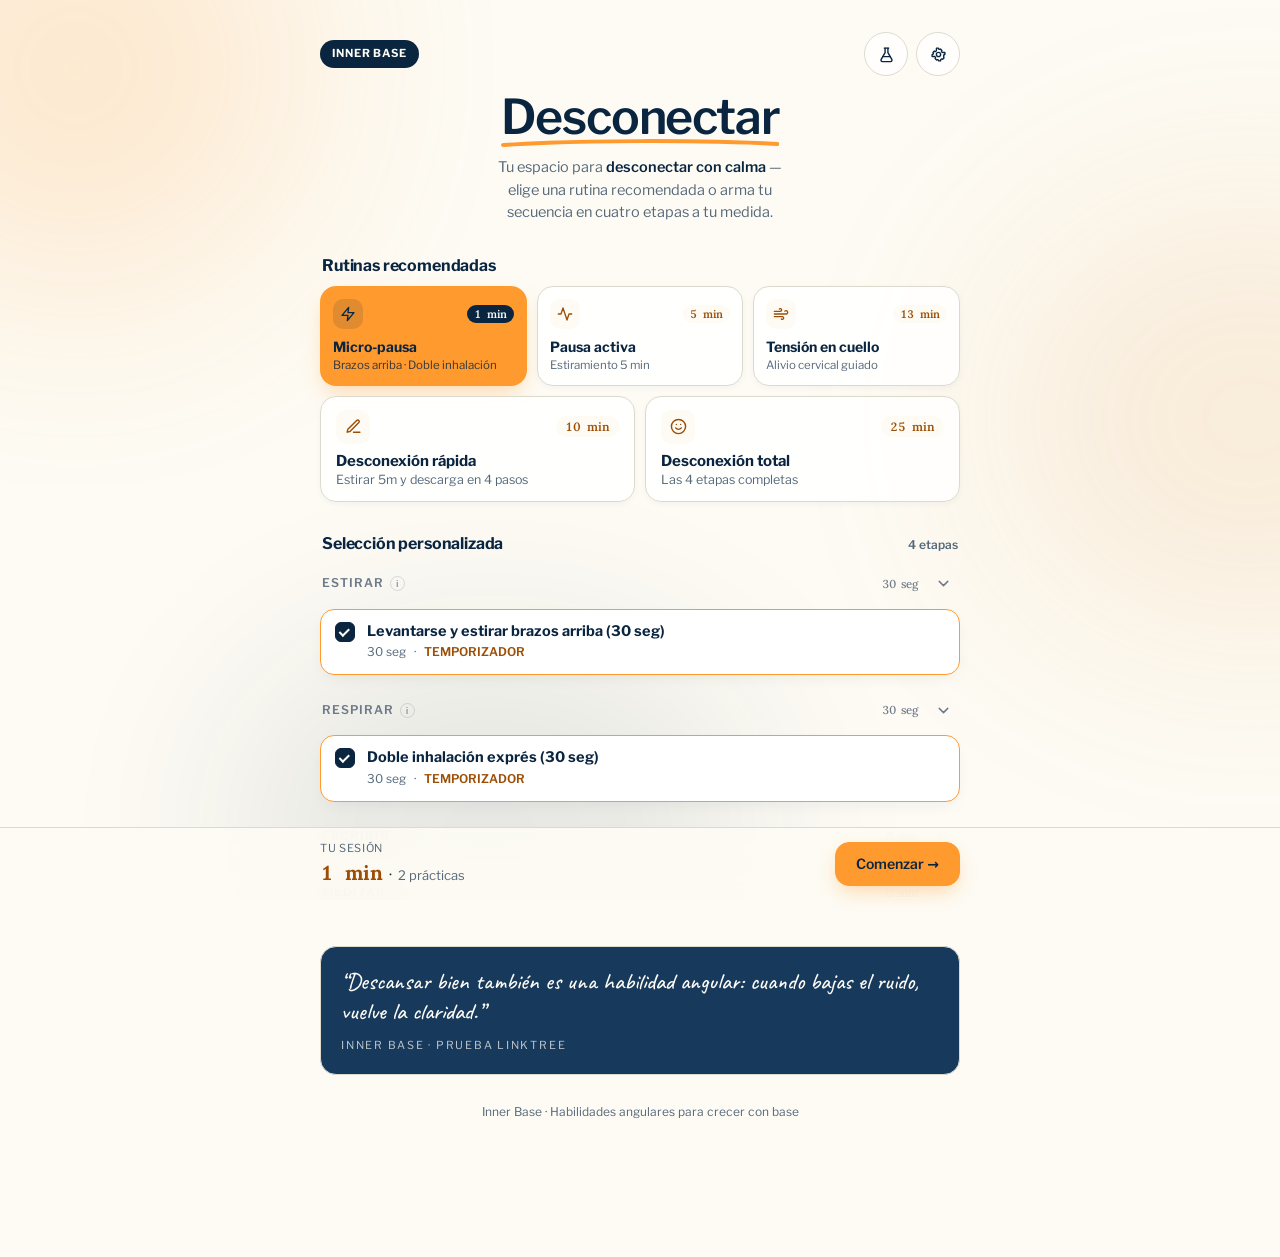
==== index.html @ 8066fa22 "v1.1 Ajustes para que sea fluido" ====
<!DOCTYPE html>
<html lang="es">

<head>
  <meta charset="UTF-8">
  <meta name="viewport" content="width=device-width, initial-scale=1.0, viewport-fit=cover">
  <meta name="referrer" content="strict-origin-when-cross-origin">
  <title>Desconectar · Inner Base</title>

  <!-- PWA Manifest & Metas -->
  <link rel="manifest" href="manifest.json">
  <meta name="theme-color" content="#FF9A2E">
  <meta name="mobile-web-app-capable" content="yes">
  <meta name="application-name" content="Desconectar">
  <meta name="apple-mobile-web-app-capable" content="yes">
  <meta name="apple-mobile-web-app-status-bar-style" content="default">
  <meta name="apple-mobile-web-app-title" content="Desconectar">
  <link rel="apple-touch-icon" href="icons/icon-192.png">
  <link rel="icon" type="image/svg+xml" href="icons/icon.svg">

  <!-- Tipografías exactas de .Recursos/Link tree -->
  <link rel="preconnect" href="https://fonts.googleapis.com">
  <link rel="preconnect" href="https://fonts.gstatic.com" crossorigin>
  <link
    href="https://fonts.googleapis.com/css2?family=Caveat:wght@500;600;700&family=Libre+Franklin:wght@400;500;600;700&family=Lora:ital,wght@0,500;0,600;0,700;1,400&display=swap"
    rel="stylesheet">

  <!-- Estilos Prueba Linktree -->
  <link rel="stylesheet" href="styles.css">
</head>

<body>
  <!-- Blobs ambientales suaves (firma de .Recursos/Link tree) -->
  <div class="ambient-blobs" aria-hidden="true">
    <div class="blob blob-1"></div>
    <div class="blob blob-2"></div>
    <div class="blob blob-3"></div>
  </div>

  <div class="app-container">

    <!-- AVISO DE PROTOCOLO LOCAL -->
    <div id="protocol-banner" class="banner-warning" role="alert">
      <strong>Tip para reproducir videos sin Error 153</strong>
      <p>
        Inicia la app desde <code>iniciar_app.bat</code> y abre <code>http://localhost:3000/</code>.
      </p>
    </div>

    <!-- PASO 1: CONSTRUCTOR EN 4 ETAPAS -->
    <main id="builder-section">

      <!-- ENCABEZADO CENTRADO ESTILO LINKTREE -->
      <header class="site-header">
        <div class="top-utility-bar">
          <span class="top-badge">Inner Base</span>
          <div class="header-actions">
            <button type="button" class="btn-icon-circle" onclick="openScientificInfoModal()"
              title="Base científica de las 4 etapas" aria-label="Base científica">
              <svg width="17" height="17" viewBox="0 0 24 24" fill="none" stroke="currentColor" stroke-width="2"
                stroke-linecap="round" stroke-linejoin="round" aria-hidden="true">
                <path d="M9 3h6"></path>
                <path d="M10 3v6.5L4.5 19a2 2 0 0 0 1.7 3h11.6a2 2 0 0 0 1.7-3L14 9.5V3"></path>
                <path d="M7.2 15h9.6"></path>
              </svg>
            </button>
            <button type="button" class="btn-icon-circle" onclick="openManageRoutinesModal()"
              title="Ajustes y rutinas guardadas" aria-label="Ajustes y rutinas guardadas">
              <svg width="17" height="17" viewBox="0 0 24 24" fill="none" stroke="currentColor" stroke-width="2"
                stroke-linecap="round" stroke-linejoin="round" aria-hidden="true">
                <circle cx="12" cy="12" r="3"></circle>
                <path
                  d="M19.4 15a1.65 1.65 0 0 0 .33 1.82l.06.06-2 2-.06-.06a1.65 1.65 0 0 0-1.82-.33 1.65 1.65 0 0 0-1 1.51V21h-2.8v-.09a1.65 1.65 0 0 0-1-1.51 1.65 1.65 0 0 0-1.82.33l-.06.06-2-2 .06-.06a1.65 1.65 0 0 0 .33-1.82 1.65 1.65 0 0 0-1.51-1H3v-2.8h.09a1.65 1.65 0 0 0 1.51-1 1.65 1.65 0 0 0-.33-1.82l-.06-.06 2-2 .06.06a1.65 1.65 0 0 0 1.82.33h.01a1.65 1.65 0 0 0 1-1.51V3h2.8v.09a1.65 1.65 0 0 0 1 1.51 1.65 1.65 0 0 0 1.82-.33l.06-.06 2 2-.06.06a1.65 1.65 0 0 0-.33 1.82v.01a1.65 1.65 0 0 0 1.51 1H21v2.8h-.09a1.65 1.65 0 0 0-1.51 1z">
                </path>
              </svg>
            </button>
          </div>
        </div>

        <h1 class="hero-title">
          <span class="title-underline-wrap" style="margin-left: 0;">
            Desconectar
            <svg class="title-underline-svg" height="10" viewBox="0 0 200 10" preserveAspectRatio="none"
              aria-hidden="true">
              <path d="M2 7 C 55 2, 145 2, 198 6" stroke="#FF9A2E" stroke-width="4" fill="none" stroke-linecap="round">
              </path>
            </svg>
          </span>
        </h1>

        <p class="header-lead">
          Tu espacio para <strong>desconectar con calma</strong> —elige una rutina recomendada o arma tu secuencia en
          cuatro etapas a tu medida.
        </p>
      </header>

      <!-- SECCIÓN 1: RUTINAS RECOMENDADAS (LAYOUT ORIGINAL 3 + 2) -->
      <section class="content-section" aria-labelledby="heading-presets">
        <div class="section-heading-row">
          <h2 id="heading-presets" class="section-title">Rutinas recomendadas</h2>
        </div>

        <div class="presets-grid" id="presets-grid">
          <!-- Fila 1: 3 tarjetas -->
          <button type="button" class="preset-card preset-col-3 active" onclick="applyPreset('micro')"
            id="preset-micro">
            <span class="preset-card-top">
              <span class="preset-icon-box">
                <svg width="16" height="16" viewBox="0 0 24 24" fill="none" stroke="currentColor" stroke-width="2"
                  stroke-linecap="round" stroke-linejoin="round" aria-hidden="true">
                  <polygon points="13 2 3 14 12 14 11 22 21 10 12 10 13 2"></polygon>
                </svg>
              </span>
              <span class="preset-time">1 min</span>
            </span>
            <span class="preset-card-body">
              <span class="preset-name">Micro-pausa</span>
              <span class="preset-desc">Brazos arriba · Doble inhalación</span>
            </span>
          </button>

          <button type="button" class="preset-card preset-col-3" onclick="applyPreset('walk')" id="preset-walk">
            <span class="preset-card-top">
              <span class="preset-icon-box">
                <svg width="16" height="16" viewBox="0 0 24 24" fill="none" stroke="currentColor" stroke-width="2"
                  stroke-linecap="round" stroke-linejoin="round" aria-hidden="true">
                  <path d="M22 12h-4l-3 9L9 3l-3 9H2"></path>
                </svg>
              </span>
              <span class="preset-time">5 min</span>
            </span>
            <span class="preset-card-body">
              <span class="preset-name">Pausa activa</span>
              <span class="preset-desc">Estiramiento 5 min</span>
            </span>
          </button>

          <button type="button" class="preset-card preset-col-3" onclick="applyPreset('neck')" id="preset-neck">
            <span class="preset-card-top">
              <span class="preset-icon-box">
                <svg width="16" height="16" viewBox="0 0 24 24" fill="none" stroke="currentColor" stroke-width="2"
                  stroke-linecap="round" stroke-linejoin="round" aria-hidden="true">
                  <path
                    d="M9.59 4.59A2 2 0 1 1 11 8H2m10.59 11.41A2 2 0 1 0 14 16H2m15.73-8.27A2.5 2.5 0 1 1 19.5 12H2">
                  </path>
                </svg>
              </span>
              <span class="preset-time">13 min</span>
            </span>
            <span class="preset-card-body">
              <span class="preset-name">Tensión en cuello</span>
              <span class="preset-desc">Alivio cervical guiado</span>
            </span>
          </button>

          <!-- Fila 2: 2 tarjetas -->
          <button type="button" class="preset-card preset-col-2" onclick="applyPreset('quick_disconnect')"
            id="preset-quick_disconnect">
            <span class="preset-card-top">
              <span class="preset-icon-box">
                <svg width="17" height="17" viewBox="0 0 24 24" fill="none" stroke="currentColor" stroke-width="2"
                  stroke-linecap="round" stroke-linejoin="round" aria-hidden="true">
                  <path d="M12 20h9"></path>
                  <path d="M16.5 3.5a2.121 2.121 0 0 1 3 3L7 19l-4 1 1-4L16.5 3.5z"></path>
                </svg>
              </span>
              <span class="preset-time">10 min</span>
            </span>
            <span class="preset-card-body">
              <span class="preset-name">Desconexión rápida</span>
              <span class="preset-desc">Estirar 5m y descarga en 4 pasos</span>
            </span>
          </button>

          <button type="button" class="preset-card preset-col-2" onclick="applyPreset('complete')" id="preset-complete">
            <span class="preset-card-top">
              <span class="preset-icon-box">
                <svg width="17" height="17" viewBox="0 0 24 24" fill="none" stroke="currentColor" stroke-width="2"
                  stroke-linecap="round" stroke-linejoin="round" aria-hidden="true">
                  <circle cx="12" cy="12" r="10"></circle>
                  <path d="M8 14s1.5 2 4 2 4-2 4-2"></path>
                  <line x1="9" y1="9" x2="9.01" y2="9"></line>
                  <line x1="15" y1="9" x2="15.01" y2="9"></line>
                </svg>
              </span>
              <span class="preset-time">25 min</span>
            </span>
            <span class="preset-card-body">
              <span class="preset-name">Desconexión total</span>
              <span class="preset-desc">Las 4 etapas completas</span>
            </span>
          </button>

          <!-- CONTENEDOR DINÁMICO DE RUTINAS PERSONALIZADAS -->
          <div id="custom-presets-container" style="display: contents;"></div>
        </div>
      </section>

      <!-- SECCIÓN 2: SELECCIÓN PERSONALIZADA -->
      <section class="content-section" aria-labelledby="heading-stages">
        <div class="section-heading-row">
          <h2 id="heading-stages" class="section-title">Selección personalizada</h2>
          <span class="section-meta-badge">4 etapas</span>
        </div>

        <div class="stages-list">

          <!-- ETAPA 1: ESTIRAR -->
          <div class="stage-card" id="card-stage-estirar">
            <div class="stage-header" onclick="toggleStage('estirar', event)">
              <div class="stage-info">
                <div class="stage-title-row">
                  <span class="stage-title">
                    <span class="stage-num">1</span>
                    <span>Estirar</span>
                    <button type="button" class="stage-info-btn"
                      onclick="event.stopPropagation(); showStageInfoToast('Alivio cervical, movilidad de espalda y postura para liberar tensión acumulada.', 'Etapa 1 · Estirar')"
                      title="Información de Estirar" aria-label="Información de Estirar">i</button>
                  </span>
                  <div class="stage-header-actions">
                    <span class="stage-summary-badge" id="badge-estirar">0 min</span>
                  </div>
                </div>
              </div>
              <button type="button" class="stage-chevron-btn" id="chevron-btn-estirar"
                onclick="event.stopPropagation(); toggleStageChevronClick('estirar', event)" title="Ver más opciones"
                aria-label="Ver más opciones de Estirar">
                <svg class="chevron-icon" id="chevron-icon-estirar" width="17" height="17" viewBox="0 0 24 24"
                  fill="none" stroke="currentColor" stroke-width="2" stroke-linecap="round" stroke-linejoin="round"
                  aria-hidden="true">
                  <polyline points="6 9 12 15 18 9"></polyline>
                </svg>
              </button>
            </div>
            <div class="stage-body">
              <div class="options-list" id="options-estirar"></div>
            </div>
          </div>

          <!-- ETAPA 2: RESPIRAR -->
          <div class="stage-card" id="card-stage-respirar">
            <div class="stage-header" onclick="toggleStage('respirar', event)">
              <div class="stage-info">
                <div class="stage-title-row">
                  <span class="stage-title">
                    <span class="stage-num">2</span>
                    <span>Respirar</span>
                    <button type="button" class="stage-info-btn"
                      onclick="event.stopPropagation(); showStageInfoToast('Regulación vagal para calmar el sistema nervioso y bajar el pulso.', 'Etapa 2 · Respirar')"
                      title="Información de Respirar" aria-label="Información de Respirar">i</button>
                  </span>
                  <div class="stage-header-actions">
                    <span class="stage-summary-badge" id="badge-respirar">0 min</span>
                  </div>
                </div>
              </div>
              <button type="button" class="stage-chevron-btn" id="chevron-btn-respirar"
                onclick="event.stopPropagation(); toggleStageChevronClick('respirar', event)" title="Ver más opciones"
                aria-label="Ver más opciones de Respirar">
                <svg class="chevron-icon" id="chevron-icon-respirar" width="17" height="17" viewBox="0 0 24 24"
                  fill="none" stroke="currentColor" stroke-width="2" stroke-linecap="round" stroke-linejoin="round"
                  aria-hidden="true">
                  <polyline points="6 9 12 15 18 9"></polyline>
                </svg>
              </button>
            </div>
            <div class="stage-body">
              <div class="options-list" id="options-respirar"></div>
            </div>
          </div>

          <!-- ETAPA 3: ESCRIBIR -->
          <div class="stage-card" id="card-stage-escribir">
            <div class="stage-header" onclick="toggleStage('escribir', event)">
              <div class="stage-info">
                <div class="stage-title-row">
                  <span class="stage-title">
                    <span class="stage-num">3</span>
                    <span>Escribir</span>
                    <button type="button" class="stage-info-btn"
                      onclick="event.stopPropagation(); showStageInfoToast('Descarga cognitiva, gratitud o journaling guiado para cerrar pendientes.', 'Etapa 3 · Escribir')"
                      title="Información de Escribir" aria-label="Información de Escribir">i</button>
                  </span>
                  <div class="stage-header-actions">
                    <span class="stage-summary-badge" id="badge-escribir">0 min</span>
                  </div>
                </div>
              </div>
              <button type="button" class="stage-chevron-btn" id="chevron-btn-escribir"
                onclick="event.stopPropagation(); toggleStageChevronClick('escribir', event)" title="Ver más opciones"
                aria-label="Ver más opciones de Escribir">
                <svg class="chevron-icon" id="chevron-icon-escribir" width="17" height="17" viewBox="0 0 24 24"
                  fill="none" stroke="currentColor" stroke-width="2" stroke-linecap="round" stroke-linejoin="round"
                  aria-hidden="true">
                  <polyline points="6 9 12 15 18 9"></polyline>
                </svg>
              </button>
            </div>
            <div class="stage-body">
              <div class="options-list" id="options-escribir"></div>
            </div>
          </div>

          <!-- ETAPA 4: MEDITAR -->
          <div class="stage-card" id="card-stage-meditar">
            <div class="stage-header" onclick="toggleStage('meditar', event)">
              <div class="stage-info">
                <div class="stage-title-row">
                  <span class="stage-title">
                    <span class="stage-num">4</span>
                    <span>Meditar</span>
                    <button type="button" class="stage-info-btn"
                      onclick="event.stopPropagation(); showStageInfoToast('Atención plena, sonidos naturales y descanso profundo sin sueño (NSDR).', 'Etapa 4 · Meditar')"
                      title="Información de Meditar" aria-label="Información de Meditar">i</button>
                  </span>
                  <div class="stage-header-actions">
                    <span class="stage-summary-badge" id="badge-meditar">0 min</span>
                  </div>
                </div>
              </div>
              <button type="button" class="stage-chevron-btn" id="chevron-btn-meditar"
                onclick="event.stopPropagation(); toggleStageChevronClick('meditar', event)" title="Ver más opciones"
                aria-label="Ver más opciones de Meditar">
                <svg class="chevron-icon" id="chevron-icon-meditar" width="17" height="17" viewBox="0 0 24 24"
                  fill="none" stroke="currentColor" stroke-width="2" stroke-linecap="round" stroke-linejoin="round"
                  aria-hidden="true">
                  <polyline points="6 9 12 15 18 9"></polyline>
                </svg>
              </button>
            </div>
            <div class="stage-body">
              <div class="options-list" id="options-meditar"></div>
            </div>
          </div>

        </div>
      </section>

      <!-- Tarjeta de cita estilo Linktree (bg-navy-600 + Caveat) -->
      <figure class="linktree-quote-card">
        <blockquote class="caveat-quote">
          “Descansar bien también es una habilidad angular: cuando bajas el ruido, vuelve la claridad.”
        </blockquote>
        <figcaption class="quote-caption">INNER BASE · PRUEBA LINKTREE</figcaption>
      </figure>

      <footer class="app-watermark">
        <p>Inner Base · Habilidades angulares para crecer con base</p>
      </footer>
    </main>

    <!-- PASO 2: REPRODUCTOR Y ZONA DE PRÁCTICA -->
    <section id="player-section" aria-label="Sesión en curso">
      <div class="player-shell">
        <div class="player-header">
          <div class="player-header-meta">
            <span id="step-counter" class="badge-step">Etapa 1 de 4</span>
            <h2 id="current-title" class="player-title">Cargando...</h2>
          </div>
          <button type="button" class="btn btn-secondary btn-sm" onclick="backToBuilder()">Salir</button>
        </div>

        <!-- CASO A: VIDEO -->
        <div class="video-wrapper" id="video-wrapper-box">
          <div id="pause-overlay" class="player-overlay" onclick="togglePlay()">
            <span class="overlay-kicker">Pausa</span>
            <h3>Práctica en pausa</h3>
            <p>Inhala con calma, exhala la tensión. Tómate tu tiempo.</p>
            <button type="button" class="btn">Continuar práctica →</button>
          </div>

          <div id="transition-overlay" class="player-overlay">
            <span class="overlay-kicker">Etapa completada</span>
            <h3 id="next-up-text">Siguiente etapa...</h3>
            <div class="overlay-actions">
              <button type="button" class="btn" id="transition-next-btn" onclick="nextStep()">Empezar ahora →</button>
              <button type="button" class="btn btn-secondary" onclick="addBreakTime()">+30 seg</button>
            </div>
          </div>

          <div id="error-overlay" class="player-overlay">
            <span class="overlay-kicker">Video no disponible</span>
            <h3>No se pudo cargar este video</h3>
            <p id="error-desc">Este video no permite reproducción embebida o requiere servidor local.</p>
            <div class="overlay-actions">
              <button type="button" class="btn" onclick="skipErrorVideo()">Saltar etapa →</button>
              <a id="error-youtube-link" class="btn btn-secondary" href="#" target="_blank"
                rel="noopener noreferrer">Abrir en YouTube →</a>
            </div>
          </div>

          <div id="youtube-iframe-container"></div>
        </div>

        <!-- CASO B: BLOC DE NOTAS -->
        <div id="zen-notepad-wrapper" class="notepad-panel">
          <div class="notepad-header">
            <div class="notepad-prompt-title" id="notepad-title">Descarga mental</div>
            <p class="notepad-prompt-desc" id="notepad-desc">Escribe todo lo que ronda en tu cabeza para vaciar
              tensiones y cerrar el día.</p>
          </div>

          <div class="notepad-timer-bar">
            <span id="notepad-time-left">Tiempo restante · 05:00</span>
            <span id="notepad-words-count">0 palabras</span>
          </div>

          <textarea id="zen-text-input" class="zen-textarea"
            placeholder="Escribe aquí con total libertad. Este texto permanece únicamente en tu dispositivo."></textarea>

          <div class="notepad-actions">
            <div class="notepad-tools">
              <button type="button" class="btn-outline-sm" onclick="copyNotepadText()">Copiar</button>
              <button type="button" class="btn-outline-sm" onclick="downloadNotepadText()">Guardar .txt</button>
              <button type="button" class="btn-outline-sm btn-outline-danger"
                onclick="clearNotepadText()">Soltar</button>
            </div>
            <button type="button" class="btn btn-sm" onclick="nextStep()">Listo, siguiente →</button>
          </div>
        </div>

        <!-- CASO C: TEMPORIZADOR (TARJETA NAVY-600 ESTILO LINKTREE) -->
        <div id="zen-timer-wrapper" class="timer-panel">
          <div class="timer-navy-hero" id="timer-zen-circle">
            <div class="timer-hero-top">
              <span class="timer-zen-tag" id="timer-icon">Práctica guiada</span>
              <span class="timer-zen-state" id="timer-state-label">En curso</span>
            </div>
            <div class="timer-zen-digits" id="timer-digits">05:00</div>
            <h3 id="timer-activity-title" class="timer-hero-title">Caminata suave de movilidad</h3>
            <p id="timer-activity-desc" class="timer-hero-desc">
              Ponte de pie y camina a paso relajado por la habitación, soltando hombros y cuello.
            </p>
          </div>
        </div>

        <!-- CASO D: ESTIRAMIENTO GUIADO EN ETAPAS -->
        <div id="zen-stretch-wrapper" class="zen-stretch-wrapper">
          <div class="stretch-top-bar">
            <span class="stretch-round-badge" id="stretch-round-text">Ronda 1 de 2</span>
            <div class="stretch-mini-timer-card" id="stretch-mini-timer-card">
              <span class="stretch-mini-timer-label">Restante</span>
              <span class="stretch-mini-timer-digits" id="stretch-total-digits">05:00</span>
            </div>
            <div class="stretch-audio-toggles">
              <button type="button" class="btn-stretch-toggle" id="btn-stretch-voice" onclick="toggleStretchVoice()">
                <span id="stretch-voice-icon">Voz ON</span>
              </button>
              <button type="button" class="btn-stretch-toggle" id="btn-stretch-chime" onclick="toggleStretchChime()">
                <span id="stretch-chime-icon">Tono ON</span>
              </button>
            </div>
          </div>

          <div class="stretch-total-progress-track">
            <div class="stretch-total-progress-fill" id="stretch-total-progress-fill"></div>
          </div>

          <div class="stretch-hero-card">
            <div class="stretch-hero-header">
              <span class="stretch-posture-step-tag" id="stretch-step-tag">Postura 1 de 10</span>
              <span class="stretch-posture-code" id="stretch-posture-icon">01</span>
            </div>

            <div class="stretch-counter-row">
              <div class="stretch-seconds-digits" id="stretch-countdown-digits">15</div>
              <div class="stretch-seconds-meta">
                <span class="stretch-seconds-unit">segundos</span>
                <div class="stretch-posture-bar-track">
                  <div class="stretch-posture-bar-fill" id="stretch-bar-fill"></div>
                </div>
              </div>
            </div>

            <div class="stretch-posture-details">
              <h3 class="stretch-posture-heading" id="stretch-posture-title">Hombros hacia atrás</h3>
              <p class="stretch-posture-description" id="stretch-posture-desc">
                Rueda los hombros en círculos lentos y amplios hacia atrás. Abre el pecho e inhala profundo.
              </p>
              <div class="stretch-posture-tip-box" id="stretch-posture-tip">
                <span class="tip-label">Clave</span>
                <span id="stretch-posture-tip-text">Inhala al subir los hombros y exhala al bajarlos.</span>
              </div>
            </div>
          </div>

          <div class="stretch-next-bar">
            <span class="stretch-next-label">A continuación</span>
            <strong class="stretch-next-name" id="stretch-next-title">Hombros hacia adelante</strong>
            <span class="stretch-next-duration">15s</span>
          </div>

          <div class="stretch-action-buttons">
            <button type="button" class="btn-outline-sm" onclick="prevStretchPosture()">← Anterior</button>
            <button type="button" class="btn btn-sm" id="btn-stretch-play" onclick="toggleStretchPlay()">Pausar</button>
            <button type="button" class="btn-outline-sm" onclick="nextStretchPosture()">Siguiente →</button>
          </div>

          <div class="stretch-postures-strip" id="stretch-postures-strip"></div>
        </div>

        <!-- Barra de progreso universal -->
        <div class="progress-container" onclick="seekVideo(event)" role="progressbar" aria-label="Progreso de la etapa">
          <div class="progress-bar" id="progress-bar"></div>
        </div>

        <!-- Controles inferiores (layout compacto estilo original) -->
        <div class="controls">
          <div class="ctrl-group">
            <button type="button" class="btn-ctrl btn-ctrl-icon" onclick="prevStep()" title="Anterior" aria-label="Anterior">
              <svg width="15" height="15" viewBox="0 0 24 24" fill="currentColor" aria-hidden="true">
                <rect x="4" y="5" width="2.5" height="14" rx="1"></rect>
                <polygon points="19 5 9 12 19 19 19 5"></polygon>
              </svg>
            </button>
            <button type="button" class="btn-ctrl" id="seek-back-btn" onclick="seekRelative(-10)" title="Retroceder 10 segundos">↺ 10s</button>
            <button type="button" class="btn btn-ctrl-play" id="play-pause-btn" onclick="togglePlay()">⏸ Pausar</button>
            <button type="button" class="btn-ctrl" id="seek-fwd-btn" onclick="seekRelative(10)" title="Avanzar 10 segundos">10s ↻</button>
            <button type="button" class="btn-ctrl btn-ctrl-icon" onclick="nextStep()" title="Siguiente" aria-label="Siguiente">
              <svg width="15" height="15" viewBox="0 0 24 24" fill="currentColor" aria-hidden="true">
                <polygon points="5 5 15 12 5 19 5 5"></polygon>
                <rect x="17.5" y="5" width="2.5" height="14" rx="1"></rect>
              </svg>
            </button>
          </div>

          <span id="time-display" class="time-display">00:00 / 00:00</span>

          <div class="ctrl-extra" id="video-extra-controls">
            <button type="button" class="btn-ctrl btn-ctrl-icon" id="mute-btn" onclick="toggleMute()" title="Silenciar / activar audio" aria-label="Audio">
              <svg width="16" height="16" viewBox="0 0 24 24" fill="none" stroke="currentColor" stroke-width="2"
                stroke-linecap="round" stroke-linejoin="round" aria-hidden="true">
                <polygon points="11 5 6 9 2 9 2 15 6 15 11 19 11 5"></polygon>
                <path d="M15.54 8.46a5 5 0 0 1 0 7.07"></path>
                <path d="M19.07 4.93a10 10 0 0 1 0 14.14"></path>
              </svg>
            </button>
            <button type="button" class="btn-ctrl btn-ctrl-icon" id="fullscreen-btn" onclick="toggleFullscreen()" title="Pantalla completa" aria-label="Pantalla completa">
              <svg width="15" height="15" viewBox="0 0 24 24" fill="none" stroke="currentColor" stroke-width="2.2"
                stroke-linecap="round" stroke-linejoin="round" aria-hidden="true">
                <polyline points="15 3 21 3 21 9"></polyline>
                <polyline points="9 21 3 21 3 15"></polyline>
                <polyline points="21 15 21 21 15 21"></polyline>
                <polyline points="3 9 3 3 9 3"></polyline>
              </svg>
            </button>
          </div>
        </div>
      </div>

      <footer class="app-watermark">
        <p>Inner Base · Desconectar</p>
      </footer>
    </section>

  </div>

  <!-- BARRA STICKY INFERIOR (FROSTED CREMA + CTA NARANJA SOL) -->
  <div class="bottom-sticky-bar" id="bottom-sticky-bar">
    <div class="bottom-bar-inner">
      <div class="bottom-summary-text">
        <div class="bottom-summary-label">Tu sesión</div>
        <div class="bottom-summary-values">
          <strong id="bottom-total-time" class="bottom-total-num">0 min</strong>
          <span class="bottom-summary-sep">·</span>
          <span class="bottom-summary-count"><span id="bottom-total-count">0</span> prácticas</span>
        </div>
      </div>
      <div class="bottom-bar-actions">
        <button type="button" class="btn btn-secondary btn-save-sticky" id="btn-save-sticky"
          onclick="onSaveStickyClick()" title="Guardar selección como rutina">
          Guardar
        </button>
        <button type="button" class="btn btn-cta-acento" id="start-btn" onclick="startRoutine()" disabled>
          Comenzar →
        </button>
      </div>
    </div>
  </div>

  <!-- MODAL: GESTIÓN DE RUTINAS Y AJUSTES -->
  <div id="manage-routines-modal" class="modal-overlay" onclick="closeManageRoutinesModal(event)">
    <div class="modal-box" onclick="event.stopPropagation()" role="dialog" aria-modal="true"
      aria-labelledby="modal-manage-title">
      <div class="modal-header">
        <div class="modal-header-left">
          <button type="button" class="modal-back-btn" id="settings-back-btn" style="display: none;"
            onclick="switchSettingsTab('general')" title="Volver a Ajustes" aria-label="Volver a Ajustes">
            <svg width="15" height="15" viewBox="0 0 24 24" fill="none" stroke="currentColor" stroke-width="2.2"
              stroke-linecap="round" stroke-linejoin="round" aria-hidden="true">
              <polyline points="15 18 9 12 15 6"></polyline>
            </svg>
          </button>
          <h3 id="modal-manage-title">Ajustes</h3>
        </div>
        <button type="button" class="modal-close-icon" onclick="closeManageRoutinesModal()"
          aria-label="Cerrar">✕</button>
      </div>

      <div class="settings-tabs-bar" role="tablist" aria-label="Secciones de ajustes">
        <button type="button" class="settings-tab-btn active" id="settings-tab-general" role="tab" aria-selected="true"
          onclick="switchSettingsTab('general')">Ajustes</button>
        <button type="button" class="settings-tab-btn" id="settings-tab-routines" role="tab" aria-selected="false"
          onclick="switchSettingsTab('routines')">Ajustes de rutinas</button>
      </div>

      <!-- PANEL 1: AJUSTES GENERALES -->
      <div id="settings-panel-general">
        <div class="modal-body modal-settings-stack">
          <div class="setting-toggle-box">
            <div class="setting-toggle-info">
              <div class="setting-toggle-title">Medición antes y después</div>
              <div class="setting-toggle-desc">Registra tu nivel de estrés (0 a 100) al empezar y al cerrar tu pausa.
              </div>
            </div>
            <label class="switch" for="check-measure-improvement" title="Activar medición antes y después">
              <input type="checkbox" id="check-measure-improvement" checked
                onchange="toggleMeasureImprovement(this.checked)">
              <span class="slider"></span>
            </label>
          </div>

          <div class="setting-toggle-box" id="pwa-install-modal-box">
            <div class="setting-toggle-info">
              <div class="setting-toggle-title">Instalar aplicación</div>
              <div class="setting-toggle-desc">Añade Desconectar a tu pantalla de inicio en un toque.</div>
            </div>
            <button type="button" id="btn-pwa-install" class="btn btn-secondary btn-sm" onclick="promptInstallApp()">
              Instalar
            </button>
          </div>

          <div class="settings-customize-group">
            <div class="settings-group-label">Personalizar etapas</div>
            <div class="settings-customize-grid">
              <button type="button" class="settings-stage-btn" onclick="openStageLibraryFromSettings('estirar')">
                <span class="settings-stage-num">1</span>
                <span class="settings-stage-label">Personalizar Estirar</span>
                <span class="settings-stage-arrow" aria-hidden="true">→</span>
              </button>
              <button type="button" class="settings-stage-btn" onclick="openStageLibraryFromSettings('respirar')">
                <span class="settings-stage-num">2</span>
                <span class="settings-stage-label">Personalizar Respirar</span>
                <span class="settings-stage-arrow" aria-hidden="true">→</span>
              </button>
              <button type="button" class="settings-stage-btn" onclick="openStageLibraryFromSettings('escribir')">
                <span class="settings-stage-num">3</span>
                <span class="settings-stage-label">Personalizar Escribir</span>
                <span class="settings-stage-arrow" aria-hidden="true">→</span>
              </button>
              <button type="button" class="settings-stage-btn" onclick="openStageLibraryFromSettings('meditar')">
                <span class="settings-stage-num">4</span>
                <span class="settings-stage-label">Personalizar Meditar</span>
                <span class="settings-stage-arrow" aria-hidden="true">→</span>
              </button>
            </div>
          </div>
        </div>
      </div>

      <!-- PANEL 2: AJUSTES DE RUTINAS CON NOMBRE + PERSONALIZADAS -->
      <div id="settings-panel-routines" style="display: none;">
        <div class="modal-body preset-editor-panel">
          <p class="preset-editor-intro">
            Edita el nombre, descripción o prácticas de las 5 rutinas recomendadas.
          </p>
          <div id="preset-editor-list" class="preset-editor-list"></div>
          <button type="button" class="btn btn-secondary btn-full preset-reset-all-btn"
            onclick="resetAllNamedPresetsToDefault()">
            Por defecto (restablecer todas)
          </button>

          <div class="settings-custom-routines-block">
            <div class="settings-group-label">Rutinas personalizadas</div>
            <div class="modal-routines-list" id="manage-routines-body"></div>
          </div>
        </div>
      </div>

      <div class="modal-footer">
        <button type="button" class="btn btn-secondary btn-full" onclick="closeManageRoutinesModal()">Cerrar</button>
      </div>
    </div>
  </div>

  <!-- MODAL: BIBLIOTECA DE ETAPA -->
  <div class="modal-overlay" id="stage-library-modal" onclick="closeStageLibraryModal(event)">
    <div class="modal-box" onclick="event.stopPropagation()" role="dialog" aria-modal="true"
      aria-labelledby="library-modal-title">
      <div class="modal-header">
        <div class="modal-header-left">
          <button type="button" class="modal-back-btn" onclick="backToSettingsFromLibrary()" title="Volver a Ajustes"
            aria-label="Volver a Ajustes">
            <svg width="15" height="15" viewBox="0 0 24 24" fill="none" stroke="currentColor" stroke-width="2.2"
              stroke-linecap="round" stroke-linejoin="round" aria-hidden="true">
              <polyline points="15 18 9 12 15 6"></polyline>
            </svg>
          </button>
          <h3 id="library-modal-title">Biblioteca de etapa</h3>
        </div>
        <button type="button" class="modal-close-icon" onclick="closeStageLibraryModal()" aria-label="Cerrar">✕</button>
      </div>
      <div class="modal-body">
        <p class="library-subtitle">Activa o desactiva qué prácticas se muestran, o ajusta su orden:</p>
        <div class="library-items-list" id="library-items-list"></div>
        <button type="button" class="library-btn-add" id="library-btn-add" onclick="openAddPracticeModal()">
          + Añadir video de YouTube o práctica
        </button>
      </div>
      <div class="modal-footer modal-footer-between">
        <button type="button" class="btn-outline-sm" onclick="resetStageDefaults()">Restablecer</button>
        <button type="button" class="btn btn-sm" onclick="closeStageLibraryModal()">Listo</button>
      </div>
    </div>
  </div>

  <!-- MODAL: EVIDENCIA CIENTÍFICA -->
  <div class="modal-overlay" id="scientific-info-modal" onclick="closeScientificInfoModal(event)">
    <div class="modal-box science-modal-box" onclick="event.stopPropagation()" role="dialog" aria-modal="true"
      aria-labelledby="modal-science-title">
      <div class="modal-header">
        <h3 id="modal-science-title">Por qué esta secuencia en 4 etapas</h3>
        <button type="button" class="modal-close-icon" onclick="closeScientificInfoModal()"
          aria-label="Cerrar">✕</button>
      </div>
      <div class="modal-body">
        <p class="science-intro">
          Pasar de horas de exigencia mental a descanso real requiere desacelerar en orden: cuerpo, respiración, mente y
          calma profunda.
        </p>

        <div class="science-cards-list">
          <article class="science-card">
            <div class="science-card-header">
              <span class="science-card-title">1. Estirar</span>
              <span class="science-card-badge">Descarga somática</span>
            </div>
            <p class="science-card-body">
              El movimiento breve libera el tono muscular defensivo en cuello, hombros y espalda baja.
            </p>
            <div class="science-source">Singh et al., 2023 · Univ. of South Australia</div>
          </article>

          <article class="science-card">
            <div class="science-card-header">
              <span class="science-card-title">2. Respirar</span>
              <span class="science-card-badge">Regulación vagal</span>
            </div>
            <p class="science-card-body">
              El suspiro fisiológico y la respiración resonante estimulan el nervio vago y bajan la activación.
            </p>
            <div class="science-source">Balban et al., 2023 · Stanford / Cell Reports Medicine</div>
          </article>

          <article class="science-card">
            <div class="science-card-header">
              <span class="science-card-title">3. Escribir</span>
              <span class="science-card-badge">Cierre cognitivo</span>
            </div>
            <p class="science-card-body">
              Volcar pendientes por escrito reduce el Efecto Zeigarnik y libera la memoria de trabajo.
            </p>
            <div class="science-source">Masicampo &amp; Baumeister, 2011 · J. Pers. Soc. Psychol.</div>
          </article>

          <article class="science-card">
            <div class="science-card-header">
              <span class="science-card-title">4. Meditar / NSDR</span>
              <span class="science-card-badge">Restauración</span>
            </div>
            <p class="science-card-body">
              Prácticas breves de atención plena o NSDR reducen la rumiación y devuelven claridad.
            </p>
            <div class="science-source">Goyal et al., 2014 · JAMA Internal Medicine</div>
          </article>
        </div>

        <p class="science-health-notice">
          Estas prácticas son herramientas de bienestar cotidiano y no sustituyen atención médica ni psicológica.
        </p>
      </div>
      <div class="modal-footer">
        <button type="button" class="btn btn-full" onclick="closeScientificInfoModal()">Entendido</button>
      </div>
    </div>
  </div>

  <!-- MODAL: PROMPT DE TEXTO -->
  <div class="modal-overlay" id="zen-prompt-modal" onclick="cancelZenPrompt(event)">
    <div class="modal-box modal-compact" onclick="event.stopPropagation()" role="dialog" aria-modal="true"
      aria-labelledby="zen-prompt-title">
      <div class="modal-header">
        <h3 id="zen-prompt-title">Guardar rutina</h3>
        <button type="button" class="modal-close-icon" onclick="cancelZenPrompt()" aria-label="Cerrar">✕</button>
      </div>
      <div class="modal-body">
        <p id="zen-prompt-subtitle" class="dialog-subtitle"></p>
        <div class="zen-dialog-input-group">
          <input type="text" id="zen-prompt-input" class="zen-dialog-input" autocomplete="off">
        </div>
        <div class="zen-dialog-buttons">
          <button type="button" class="btn btn-secondary btn-sm" onclick="cancelZenPrompt()">Cancelar</button>
          <button type="button" class="btn btn-sm" id="zen-prompt-confirm-btn"
            onclick="confirmZenPrompt()">Guardar</button>
        </div>
      </div>
    </div>
  </div>

  <!-- MODAL: CONFIRMACIÓN -->
  <div class="modal-overlay" id="zen-confirm-modal" onclick="resolveZenConfirm(false, event)">
    <div class="modal-box modal-compact" onclick="event.stopPropagation()" role="dialog" aria-modal="true"
      aria-labelledby="zen-confirm-title">
      <div class="modal-header">
        <h3 id="zen-confirm-title">Confirmación</h3>
        <button type="button" class="modal-close-icon" onclick="resolveZenConfirm(false)" aria-label="Cerrar">✕</button>
      </div>
      <div class="modal-body">
        <p id="zen-confirm-message" class="dialog-message"></p>
        <div class="zen-dialog-buttons">
          <button type="button" class="btn btn-secondary btn-sm" onclick="resolveZenConfirm(false)">Cancelar</button>
          <button type="button" class="btn btn-danger btn-sm" id="zen-confirm-btn"
            onclick="resolveZenConfirm(true)">Aceptar</button>
        </div>
      </div>
    </div>
  </div>

  <!-- MODAL: AÑADIR PRÁCTICA -->
  <div class="modal-overlay" id="add-practice-modal" onclick="closeAddPracticeModal(event)">
    <div class="modal-box" onclick="event.stopPropagation()" role="dialog" aria-modal="true"
      aria-labelledby="add-practice-title">
      <div class="modal-header">
        <h3 id="add-practice-title">Añadir práctica</h3>
        <button type="button" class="modal-close-icon" onclick="closeAddPracticeModal()" aria-label="Cerrar">✕</button>
      </div>
      <div class="modal-body">
        <div class="zen-dialog-input-group">
          <label class="zen-dialog-label" for="add-input-title">Nombre de la práctica</label>
          <input type="text" id="add-input-title" class="zen-dialog-input"
            placeholder="Ej. Estiramiento de espalda baja">
        </div>
        <div class="zen-dialog-input-group">
          <label class="zen-dialog-label" for="add-input-type">Tipo de práctica</label>
          <select id="add-input-type" class="zen-dialog-select" onchange="onAddTypeChange()">
            <option value="youtube">Video de YouTube</option>
            <option value="timer">Temporizador de actividad</option>
            <option value="writing">Bloc de escritura</option>
          </select>
        </div>
        <div class="zen-dialog-input-group" id="group-add-url">
          <label class="zen-dialog-label" for="add-input-url">Enlace o ID de YouTube</label>
          <input type="text" id="add-input-url" class="zen-dialog-input"
            placeholder="https://www.youtube.com/watch?v=...">
        </div>
        <div class="zen-dialog-input-group" id="group-add-instructions" style="display:none;">
          <label class="zen-dialog-label" for="add-input-instructions">Instrucciones o consigna</label>
          <input type="text" id="add-input-instructions" class="zen-dialog-input"
            placeholder="Ej. Camina despacio y respira profundo">
        </div>
        <div class="zen-dialog-input-group">
          <label class="zen-dialog-label" for="add-input-duration">Duración estimada (minutos)</label>
          <input type="number" id="add-input-duration" class="zen-dialog-input" value="5" min="1" max="120">
        </div>
        <div class="zen-dialog-buttons">
          <button type="button" class="btn btn-secondary btn-sm" onclick="closeAddPracticeModal()">Cancelar</button>
          <button type="button" class="btn btn-sm" onclick="saveNewPracticeFromModal()">Guardar en etapa</button>
        </div>
      </div>
    </div>
  </div>

  <!-- CONTENEDOR DE NOTIFICACIONES TOAST -->
  <div id="zen-toast-container" class="zen-toast-container" aria-live="polite"></div>

  <!-- MODAL: MEDICIÓN DE ESTRÉS 0 A 100 -->
  <div class="modal-overlay" id="mood-measure-modal" onclick="closeMoodModal(event)">
    <div class="modal-box modal-compact mood-modal-box" onclick="event.stopPropagation()" role="dialog"
      aria-modal="true" aria-labelledby="mood-modal-title">
      <button type="button" class="modal-close-icon mood-modal-close" onclick="closeMoodModal()"
        aria-label="Cerrar">✕</button>

      <div class="mood-modal-content">
        <h3 id="mood-modal-title" class="mood-modal-question">
          ¿Qué tan estresado/a se siente en este momento?
        </h3>

        <div class="mood-slider-container">
          <div class="vas-track-wrap">
            <div class="vas-thumb-bubble" id="vas-thumb-bubble" style="left: 50%;" aria-live="polite">50</div>
            <input type="range" id="mood-slider-input" min="0" max="100" value="50" step="1"
              oninput="onMoodSliderChange(this.value)" class="zen-range-slider" aria-label="Nivel de estrés de 0 a 100">
          </div>

          <div class="mood-scale-labels">
            <div class="mood-scale-end mood-scale-start">
              <span class="mood-scale-num">0</span>
              <span class="mood-scale-text">Nada estresado/a</span>
            </div>
            <div class="mood-scale-end mood-scale-finish">
              <span class="mood-scale-num">100</span>
              <span class="mood-scale-text">Lo más estresado/a posible</span>
            </div>
          </div>
        </div>

        <button type="button" class="btn btn-cta-acento btn-full" id="mood-slider-confirm-btn"
          onclick="confirmMoodSlider()">
          Continuar →
        </button>
      </div>
    </div>
  </div>

  <!-- MODAL: CIERRE DE SESIÓN -->
  <div class="modal-overlay" id="routine-completed-modal">
    <div class="modal-box completed-celebration-box" onclick="event.stopPropagation()" role="dialog" aria-modal="true"
      aria-labelledby="completed-title">
      <div class="completed-sparkle-icon" aria-hidden="true">
        <svg width="44" height="44" viewBox="0 0 24 24" fill="currentColor">
          <path d="M12 2l2.1 6.3L20.5 10.5l-6.4 2.1L12 19l-2.1-6.4-6.4-2.1 6.4-2.2L12 2z"></path>
          <path d="M5 17l.9 2.6L8.5 20.5l-2.6.9L5 24l-.9-2.6-2.6-.9 2.6-.9L5 17z" opacity="0.75"></path>
          <path d="M18.5 2l.7 2 2 .7-2 .7-.7 2-.7-2-2-.7 2-.7.7-2z" opacity="0.75"></path>
        </svg>
      </div>
      <h2 id="completed-title" class="completed-title">¡Muy bien, rutina realizada!</h2>
      <p class="completed-quote">“Cada paso te ayuda a tener una vida en calma.”</p>

      <div id="completed-improvement-container" style="display:none; width:100%;"></div>

      <button type="button" class="btn btn-cta-acento btn-full" onclick="finishRoutineAndExit()">
        ¡Rutina completada!
      </button>
    </div>
  </div>

  <!-- SCRIPT OFICIAL YOUTUBE -->
  <script src="https://www.youtube.com/iframe_api"></script>

  <!-- LÓGICA DE LA APLICACIÓN (PRUEBA LINKTREE) -->
  <script src="app.js"></script>
</body>

</html>
---- styles.css ----
/* ==========================================================================
   DESCONECTAR · PRUEBA LINKTREE — ESTILO DE .Recursos/Link tree
   Fondo crema con blobs suaves animados, tarjetas rounded-2xl translúcidas,
   bloques destacados en naranja sol (#FF9A2E), navy-600 + Caveat para citas,
   Libre Franklin + Lora en cifras y subrayado curvo naranja.
   ========================================================================== */

:root {
  --navy: #0A2540;
  --navy-600: #17395C;
  --gris-azul-300: #6E7A8A;
  --gris-azul-700: #55687A;
  --linea: #DCD9CD;
  --acento: #FF9A2E;
  --acento-mate: #E2953F;
  --acento-700: #9C4E06;
  --crema: #FDFBF4;
  --crema-50: #F7F4EC;
  --crema-100: #F3EFE2;
  --error: #BA1E20;
  --success: #1A6C4F;

  --font-sans: 'Libre Franklin', system-ui, sans-serif;
  --font-lora: 'Lora', Georgia, serif;
  --font-caveat: 'Caveat', cursive;
}

*,
*::before,
*::after {
  box-sizing: border-box;
  -webkit-tap-highlight-color: transparent;
}

html {
  background: var(--crema);
  color: var(--navy);
  scroll-behavior: smooth;
}

body {
  position: relative;
  margin: 0;
  padding: 20px 16px 128px;
  background: var(--crema);
  color: var(--navy);
  font-family: var(--font-sans);
  font-size: 15px;
  line-height: 1.55;
  overflow-x: clip;
  min-height: 100vh;
}

/* Blobs ambientales animados de .Recursos/Link tree */
.ambient-blobs {
  position: fixed;
  inset: 0;
  z-index: 0;
  pointer-events: none;
  overflow: hidden;
}

@keyframes float-slow {
  0%, 100% { transform: translateY(0) rotate(0deg); }
  50% { transform: translateY(-18px) rotate(4deg); }
}

.blob {
  position: absolute;
  border-radius: 9999px;
  animation: float-slow 9s ease-in-out infinite;
}

.blob-1 {
  top: -18%;
  left: -12%;
  width: 460px;
  height: 460px;
  background: var(--acento);
  opacity: 0.18;
  filter: blur(110px);
}

.blob-2 {
  top: 22%;
  right: -18%;
  width: 520px;
  height: 440px;
  background: var(--acento-mate);
  opacity: 0.14;
  filter: blur(110px);
  animation-delay: 2s;
}

.blob-3 {
  bottom: -12%;
  left: 18%;
  width: 520px;
  height: 360px;
  background: var(--navy);
  opacity: 0.09;
  filter: blur(100px);
  animation-delay: 4s;
}

@media (prefers-reduced-motion: reduce) {
  .blob {
    animation: none;
  }
}

.app-container {
  position: relative;
  z-index: 1;
  width: 100%;
  max-width: 560px;
  margin: 0 auto;
}

@media (min-width: 768px) {
  body {
    padding: 32px 24px 136px;
  }

  .app-container {
    max-width: 640px;
  }
}

:focus-visible {
  outline: 2px solid var(--acento-700);
  outline-offset: 2px;
}

h1, h2, h3, h4 {
  margin: 0;
  font-family: var(--font-sans);
  color: var(--navy);
}

p {
  margin: 0;
}

/* ==========================================================================
   BANNER LOCAL
   ========================================================================== */
.banner-warning {
  display: none;
  background: rgba(255, 255, 255, 0.85);
  border: 1px solid var(--acento);
  border-radius: 16px;
  padding: 14px 16px;
  margin-bottom: 20px;
  font-size: 13.5px;
}

.banner-warning strong {
  display: block;
  margin-bottom: 2px;
}

.banner-warning code {
  background: var(--crema-100);
  padding: 2px 6px;
  border-radius: 6px;
  font-size: 12px;
}

/* ==========================================================================
   ENCABEZADO CENTRADO ESTILO LINKTREE
   ========================================================================== */
.site-header {
  text-align: center;
  margin-bottom: 32px;
}

.top-utility-bar {
  display: flex;
  align-items: center;
  justify-content: space-between;
  margin-bottom: 16px;
}

.top-badge {
  font-size: 11px;
  font-weight: 700;
  text-transform: uppercase;
  letter-spacing: 0.08em;
  background: var(--navy);
  color: var(--crema);
  padding: 5px 12px;
  border-radius: 9999px;
}

.header-actions {
  display: flex;
  gap: 8px;
}

.btn-icon-circle {
  width: 44px;
  height: 44px;
  border-radius: 9999px;
  border: 1px solid var(--linea);
  background: rgba(255, 255, 255, 0.78);
  color: var(--navy);
  display: inline-flex;
  align-items: center;
  justify-content: center;
  cursor: pointer;
  transition: background-color 200ms ease, border-color 200ms ease;
}

.btn-icon-circle:hover {
  background: var(--acento);
  border-color: var(--acento);
}

.hero-title {
  font-size: 2.4rem;
  font-weight: 600;
  line-height: 1.05;
  letter-spacing: -0.025em;
  color: var(--navy);
}

@media (min-width: 640px) {
  .hero-title {
    font-size: 3rem;
  }
}

.title-underline-wrap {
  position: relative;
  display: inline-block;
  margin-left: 6px;
}

.title-underline-svg {
  position: absolute;
  left: 0;
  bottom: -6px;
  width: 100%;
}

.header-lead {
  margin: 14px auto 0;
  max-width: 42ch;
  font-size: 14.5px;
  color: var(--gris-azul-700);
  line-height: 1.55;
  text-wrap: balance;
}

.header-lead strong {
  color: var(--navy);
  font-weight: 600;
}

/* ==========================================================================
   SECCIONES CON TÍTULOS LIMPIOS
   ========================================================================== */
.content-section {
  margin-bottom: 32px;
}

.section-heading-row {
  display: flex;
  align-items: baseline;
  justify-content: space-between;
  gap: 10px;
  margin-bottom: 10px;
  padding: 0 2px;
}

.section-title {
  font-size: 1rem;
  font-weight: 700;
  letter-spacing: -0.01em;
  color: var(--navy);
  line-height: 1.25;
}

.section-meta-badge {
  font-size: 12px;
  font-weight: 600;
  color: var(--gris-azul-700);
  white-space: nowrap;
}

/* ==========================================================================
   RUTINAS RECOMENDADAS — LAYOUT ORIGINAL (6 COLS: 3 ARRIBA + 2 ABAJO)
   ========================================================================== */
.presets-grid {
  display: grid;
  grid-template-columns: repeat(6, minmax(0, 1fr));
  gap: 8px;
}

@media (min-width: 640px) {
  .presets-grid {
    gap: 10px;
  }
}

.preset-card {
  position: relative;
  appearance: none;
  width: 100%;
  min-width: 0;
  min-height: 92px;
  display: flex;
  flex-direction: column;
  justify-content: space-between;
  gap: 8px;
  padding: 11px 10px;
  border-radius: 16px;
  border: 1px solid var(--linea);
  background: rgba(255, 255, 255, 0.86);
  color: var(--navy);
  text-align: left;
  font-family: var(--font-sans);
  box-shadow: 0 2px 6px rgba(10, 37, 64, 0.04);
  cursor: pointer;
  transition: transform 200ms ease, background-color 200ms ease, border-color 200ms ease, box-shadow 200ms ease;
}

.preset-card:hover {
  transform: translateY(-2px);
  background: #FFFFFF;
  border-color: rgba(255, 154, 46, 0.55);
  box-shadow: 0 8px 20px -6px rgba(10, 37, 64, 0.1);
}

.preset-card:active {
  transform: scale(0.98);
}

.preset-card.active {
  border-color: transparent;
  background: var(--acento);
  color: var(--navy);
  box-shadow: 0 10px 22px -6px rgba(255, 154, 46, 0.4);
}

.preset-card.active:hover {
  background: var(--acento-mate);
}

/* Fila 1: 3 tarjetas (span 2 cada una) */
.preset-col-3 {
  grid-column: span 2;
  padding: 10px 9px;
}

/* Fila 2: 2 tarjetas (span 3 cada una) */
.preset-col-2 {
  grid-column: span 3;
  padding: 12px 13px;
}

@media (min-width: 640px) {
  .preset-col-3 {
    padding: 12px 12px;
    min-height: 100px;
  }

  .preset-col-2 {
    padding: 13px 15px;
    min-height: 98px;
  }
}

.preset-card-top,
.preset-top {
  width: 100%;
  display: flex;
  align-items: center;
  justify-content: space-between;
  gap: 6px;
}

.preset-icon-box {
  width: 30px;
  height: 30px;
  border-radius: 10px;
  background: var(--crema);
  color: var(--acento-700);
  display: inline-flex;
  align-items: center;
  justify-content: center;
  flex-shrink: 0;
}

.preset-col-2 .preset-icon-box {
  width: 34px;
  height: 34px;
}

.preset-card.active .preset-icon-box {
  background: rgba(10, 37, 64, 0.12);
  color: var(--navy);
}

.preset-card-body {
  width: 100%;
  min-width: 0;
  display: flex;
  flex-direction: column;
  gap: 2px;
}

.preset-name {
  font-size: 13px;
  font-weight: 700;
  line-height: 1.2;
  color: var(--navy);
}

.preset-col-2 .preset-name {
  font-size: 14px;
}

.preset-desc {
  font-size: 11px;
  line-height: 1.3;
  color: var(--gris-azul-700);
}

.preset-col-2 .preset-desc {
  font-size: 12px;
}

@media (min-width: 640px) {
  .preset-col-3 .preset-name {
    font-size: 14px;
  }

  .preset-col-3 .preset-desc {
    font-size: 11.5px;
  }

  .preset-col-2 .preset-name {
    font-size: 15px;
  }

  .preset-col-2 .preset-desc {
    font-size: 12.5px;
  }
}

.preset-card.active .preset-desc {
  color: rgba(10, 37, 64, 0.84);
}

.preset-time,
.preset-badge-tag {
  font-family: var(--font-lora);
  font-size: 11px;
  font-weight: 600;
  color: var(--acento-700);
  background: var(--crema);
  padding: 2px 7px;
  border-radius: 9999px;
  white-space: nowrap;
  flex-shrink: 0;
  font-variant-numeric: tabular-nums;
}

@media (max-width: 399px) {
  .preset-col-3 {
    padding: 9px 7px;
  }

  .preset-col-3 .preset-icon-box {
    width: 26px;
    height: 26px;
    border-radius: 8px;
  }

  .preset-col-3 .preset-time {
    font-size: 10.5px;
    padding: 2px 6px;
  }
}

.preset-col-2 .preset-time,
.preset-badge-tag {
  font-size: 12px;
  padding: 3px 9px;
}

.preset-card.active .preset-time,
.preset-card.active .preset-badge-tag {
  background: var(--navy);
  color: var(--crema);
}

/* Rutinas personalizadas dentro del grid de 6 columnas */
.preset-custom-card {
  border-style: dashed;
}

.preset-custom-card.custom-single {
  grid-column: span 6;
  flex-direction: row;
  align-items: center;
  justify-content: space-between;
  min-height: 68px;
  padding: 12px 14px;
}

.preset-custom-card.custom-grid {
  grid-column: span 3;
  padding: 12px 13px;
}

.preset-custom-main {
  flex: 1;
  min-width: 0;
}

.preset-index {
  font-size: 10px;
  font-weight: 700;
  text-transform: uppercase;
  letter-spacing: 0.06em;
  color: var(--acento-700);
}

.preset-card.active .preset-index {
  color: var(--navy);
}

/* ==========================================================================
   ETAPAS EN 4 PASOS (ESTILO MINIMALISTA B4 CON ESPACIAMIENTO B2)
   ========================================================================== */
.stages-list {
  display: flex;
  flex-direction: column;
  gap: 16px;
}

.stage-card {
  background: transparent;
  border: 0;
  border-radius: 0;
  box-shadow: none;
  overflow: visible;
}

.stage-card.active {
  background: transparent;
  border-color: transparent;
}

.stage-header {
  display: flex;
  align-items: center;
  gap: 10px;
  padding: 4px 2px 6px;
  cursor: pointer;
  user-select: none;
}

.stage-checkbox,
.option-checkbox,
.library-toggle-checkbox {
  appearance: none;
  -webkit-appearance: none;
  width: 20px;
  height: 20px;
  border-radius: 6px;
  border: 1.5px solid var(--gris-azul-300);
  background: var(--crema);
  cursor: pointer;
  display: grid;
  place-content: center;
  margin: 0;
  flex-shrink: 0;
}

.stage-checkbox:checked,
.option-checkbox:checked,
.library-toggle-checkbox:checked {
  background: var(--navy);
  border-color: var(--navy);
}

.stage-checkbox:checked::before,
.option-checkbox:checked::before,
.library-toggle-checkbox:checked::before {
  content: "";
  width: 10px;
  height: 6px;
  border-left: 2px solid var(--crema);
  border-bottom: 2px solid var(--crema);
  transform: rotate(-45deg) translateY(-1px);
}

.stage-info {
  flex: 1;
  min-width: 0;
}

.stage-title-row {
  display: flex;
  align-items: center;
  justify-content: space-between;
  gap: 10px;
}

.stage-title {
  display: inline-flex;
  align-items: center;
  gap: 6px;
  font-size: 12px;
  font-weight: 600;
  text-transform: uppercase;
  letter-spacing: 0.08em;
  color: var(--gris-azul-300);
}

.stage-num {
  display: none;
}

.stage-info-btn {
  width: 15px;
  height: 15px;
  border-radius: 9999px;
  border: 1px solid rgba(110, 122, 138, 0.35);
  background: transparent;
  color: var(--gris-azul-300);
  font-size: 9.5px;
  font-weight: 700;
  display: inline-flex;
  align-items: center;
  justify-content: center;
  cursor: pointer;
  padding: 0;
  opacity: 0.7;
}

.stage-header-actions {
  display: flex;
  align-items: center;
  gap: 8px;
}

.stage-summary-badge {
  font-family: var(--font-lora);
  font-size: 11.5px;
  font-weight: 500;
  color: var(--gris-azul-300);
  background: transparent;
  padding: 0;
  font-variant-numeric: tabular-nums;
}

.stage-card.active .stage-summary-badge {
  color: var(--gris-azul-300);
  background: transparent;
}

.stage-gear-btn,
.stage-chevron-btn {
  width: 30px;
  height: 30px;
  border-radius: 10px;
  border: 0;
  background: transparent;
  color: var(--gris-azul-300);
  display: inline-flex;
  align-items: center;
  justify-content: center;
  cursor: pointer;
  padding: 0;
}

.stage-gear-btn:hover,
.stage-chevron-btn:hover {
  background: var(--crema-100);
  color: var(--navy);
}

.chevron-icon {
  transition: transform 200ms ease;
}

.stage-card.accordion-open .chevron-icon {
  transform: rotate(180deg);
}

.stage-body {
  display: none;
  border-top: 0;
  padding: 4px 0 0;
}

.stage-card.active .stage-body {
  display: block;
}

.options-list,
.stage-selected-options {
  display: flex;
  flex-direction: column;
  gap: 8px;
}

.option-item {
  display: flex;
  align-items: flex-start;
  gap: 12px;
  padding: 12px 14px;
  background: rgba(255, 255, 255, 0.78);
  border: 1px solid var(--linea);
  border-radius: 14px;
  cursor: pointer;
  transition: border-color 180ms ease, background-color 180ms ease, box-shadow 180ms ease;
}

.option-item:hover {
  background: #FFFFFF;
  border-color: rgba(255, 154, 46, 0.55);
}

.option-item.selected {
  background: #FFFFFF;
  border: 1.5px solid var(--acento);
  box-shadow: 0 6px 18px -6px rgba(10, 37, 64, 0.08);
}

.option-content {
  flex: 1;
  min-width: 0;
}

.option-title {
  font-size: 14px;
  font-weight: 600;
  color: var(--navy);
  line-height: 1.3;
}

.option-item.selected .option-title {
  font-size: 14.5px;
  font-weight: 700;
  color: var(--navy);
}

.option-meta {
  display: flex;
  align-items: center;
  gap: 8px;
  margin-top: 3px;
  font-size: 12px;
  color: var(--gris-azul-700);
}

.option-tag {
  font-weight: 600;
  color: var(--acento-700);
}

.stage-accordion-content {
  display: none;
  flex-direction: column;
  gap: 8px;
  margin-top: 12px;
  padding-top: 12px;
  border-top: 1px solid var(--linea);
}

.stage-accordion-content.open {
  display: flex;
}

.stage-accordion-header-hint {
  font-size: 12px;
  font-weight: 600;
  color: var(--gris-azul-700);
}

.stage-accordion-close-btn {
  align-self: flex-end;
  font-size: 12px;
  font-weight: 600;
  background: var(--crema-100);
  border: 1px solid var(--linea);
  border-radius: 9999px;
  color: var(--navy);
  padding: 5px 12px;
  cursor: pointer;
}

.empty-stage-msg {
  padding: 14px;
  text-align: center;
  color: var(--gris-azul-700);
  font-size: 13.5px;
  background: var(--crema-50);
  border-radius: 12px;
}

/* Tarjeta de cita estilo Linktree (bg-navy-600 + Caveat) */
.linktree-quote-card {
  margin: 24px 0 0;
  padding: 20px;
  border-radius: 16px;
  background: var(--navy-600);
  color: var(--crema);
  border: 1px solid var(--linea);
}

.caveat-quote {
  margin: 0;
  font-family: var(--font-caveat);
  font-size: 1.45rem;
  font-weight: 500;
  line-height: 1.3;
}

.quote-caption {
  margin-top: 10px;
  font-size: 11px;
  letter-spacing: 0.16em;
  text-transform: uppercase;
  color: rgba(253, 251, 244, 0.72);
}

/* ==========================================================================
   BOTONES
   ========================================================================== */
.btn {
  display: inline-flex;
  align-items: center;
  justify-content: center;
  gap: 8px;
  min-height: 44px;
  padding: 11px 20px;
  border-radius: 14px;
  font-family: var(--font-sans);
  font-size: 14px;
  font-weight: 600;
  text-decoration: none;
  background: var(--navy);
  color: var(--crema);
  border: 1px solid var(--navy);
  cursor: pointer;
  white-space: nowrap;
  transition: background-color 180ms ease, transform 180ms ease, box-shadow 180ms ease;
}

.btn:hover:not(:disabled) {
  background: var(--navy-600);
}

.btn:disabled {
  background: var(--crema-100);
  border-color: var(--linea);
  color: var(--gris-azul-300);
  cursor: not-allowed;
}

.btn-cta-acento {
  background: var(--acento);
  border-color: var(--acento);
  color: var(--navy);
  box-shadow: 0 8px 20px -4px rgba(255, 154, 46, 0.4);
}

.btn-cta-acento:hover:not(:disabled) {
  background: var(--acento-mate);
  border-color: var(--acento-mate);
  transform: translateY(-1px);
}

.btn-sm {
  min-height: 38px;
  padding: 8px 14px;
  font-size: 13px;
}

.btn-full {
  width: 100%;
}

.btn-secondary {
  background: #FFFFFF;
  color: var(--navy);
  border: 1px solid var(--linea);
}

.btn-secondary:hover:not(:disabled) {
  background: var(--crema-100);
  border-color: var(--acento);
}

.btn-danger {
  background: var(--error);
  border-color: var(--error);
  color: var(--crema);
}

.btn-outline-sm {
  display: inline-flex;
  align-items: center;
  justify-content: center;
  min-height: 36px;
  padding: 7px 12px;
  border-radius: 10px;
  font-family: var(--font-sans);
  font-size: 12.5px;
  font-weight: 600;
  background: #FFFFFF;
  color: var(--navy);
  border: 1px solid var(--linea);
  cursor: pointer;
}

.btn-outline-danger {
  color: var(--error);
  border-color: rgba(186, 30, 32, 0.35);
}

/* ==========================================================================
   BARRA STICKY INFERIOR
   ========================================================================== */
.bottom-sticky-bar {
  position: fixed;
  left: 0;
  right: 0;
  bottom: 0;
  background: rgba(253, 251, 244, 0.92);
  backdrop-filter: blur(12px);
  border-top: 1px solid var(--linea);
  padding: 12px 16px calc(12px + env(safe-area-inset-bottom, 0px));
  z-index: 100;
}

.bottom-bar-inner {
  width: 100%;
  max-width: 560px;
  margin: 0 auto;
  display: flex;
  align-items: center;
  justify-content: space-between;
  gap: 12px;
}

@media (min-width: 768px) {
  .bottom-bar-inner {
    max-width: 640px;
  }
}

.bottom-summary-label {
  font-size: 11px;
  text-transform: uppercase;
  letter-spacing: 0.06em;
  color: var(--gris-azul-700);
}

.bottom-summary-values {
  display: flex;
  align-items: baseline;
  gap: 6px;
}

.bottom-total-num {
  font-family: var(--font-lora);
  font-size: 20px;
  font-weight: 700;
  color: var(--acento-700);
  font-variant-numeric: tabular-nums;
}

.bottom-summary-count {
  font-size: 13px;
  color: var(--gris-azul-700);
}

.bottom-bar-actions {
  display: flex;
  align-items: center;
  gap: 8px;
}

.btn-save-sticky {
  display: none;
}

/* Pie */
.app-watermark {
  margin-top: 28px;
  text-align: center;
  font-size: 12px;
  color: var(--gris-azul-700);
}

/* ==========================================================================
   PASO 2: REPRODUCTOR Y ZONAS DE PRÁCTICA
   ========================================================================== */
#player-section {
  display: none;
}

.player-shell {
  background: rgba(255, 255, 255, 0.88);
  backdrop-filter: blur(8px);
  border: 1px solid var(--linea);
  border-radius: 20px;
  padding: 16px;
  box-shadow: 0 12px 30px -10px rgba(10, 37, 64, 0.1);
}

@media (min-width: 640px) {
  .player-shell {
    padding: 22px;
  }
}

.player-header {
  display: flex;
  align-items: flex-start;
  justify-content: space-between;
  gap: 12px;
  padding-bottom: 14px;
  border-bottom: 1px solid var(--linea);
  margin-bottom: 18px;
}

.badge-step {
  display: inline-block;
  font-size: 11.5px;
  font-weight: 700;
  color: var(--acento-700);
  background: var(--crema-100);
  padding: 3px 10px;
  border-radius: 9999px;
  margin-bottom: 6px;
}

.player-title {
  font-size: 1.3rem;
  font-weight: 600;
}

.video-wrapper {
  position: relative;
  width: 100%;
  aspect-ratio: 16 / 9;
  background: var(--navy);
  border-radius: 16px;
  overflow: hidden;
}

#youtube-iframe-container,
#youtube-iframe-container iframe {
  width: 100%;
  height: 100%;
  border: 0;
  display: block;
}

.player-overlay {
  display: none;
  position: absolute;
  inset: 0;
  background: rgba(23, 57, 92, 0.96);
  color: var(--crema);
  padding: 24px;
  z-index: 10;
  flex-direction: column;
  align-items: center;
  justify-content: center;
  text-align: center;
  gap: 10px;
}

.player-overlay h3 {
  color: var(--crema);
}

.player-overlay p {
  color: rgba(253, 251, 244, 0.82);
  font-size: 14px;
}

.overlay-kicker {
  font-size: 11px;
  font-weight: 700;
  text-transform: uppercase;
  letter-spacing: 0.08em;
  color: var(--acento);
}

.overlay-actions {
  display: flex;
  flex-wrap: wrap;
  justify-content: center;
  gap: 10px;
  margin-top: 6px;
}

.notepad-panel {
  display: none;
  background: transparent;
  border: 0;
  border-radius: 0;
  padding: 0;
}

.notepad-prompt-title {
  font-size: 18px;
  font-weight: 700;
  color: var(--navy);
  margin-bottom: 6px;
}

.notepad-prompt-desc {
  font-family: var(--font-sans);
  font-style: normal;
  font-size: 14px;
  color: var(--gris-azul-700);
  margin-bottom: 14px;
}

.notepad-timer-bar {
  display: flex;
  justify-content: space-between;
  align-items: center;
  font-size: 12px;
  font-weight: 600;
  color: var(--acento-700);
  background: transparent;
  border: 0;
  border-bottom: 1px solid var(--linea);
  border-radius: 0;
  padding: 0 0 10px;
  margin-bottom: 14px;
  font-variant-numeric: tabular-nums;
}

.zen-textarea {
  width: 100%;
  min-height: 200px;
  padding: 14px;
  border-radius: 12px;
  border: 1px solid var(--linea);
  background: var(--crema-50);
  color: var(--navy);
  font-family: var(--font-sans);
  font-size: 15px;
  line-height: 1.6;
  resize: none;
  overflow: hidden;
}

.zen-textarea:focus {
  outline: none;
  background: #FFFFFF;
  border-color: var(--acento);
  box-shadow: 0 0 0 3px rgba(255, 154, 46, 0.14);
}

.notepad-actions {
  display: flex;
  flex-wrap: wrap;
  justify-content: space-between;
  gap: 10px;
  margin-top: 12px;
}

.notepad-tools {
  display: flex;
  flex-wrap: wrap;
  gap: 6px;
}

/* Temporizador y estiramiento en tarjeta navy-600 estilo Linktree */
.timer-panel,
.zen-stretch-wrapper {
  display: none;
}

.timer-navy-hero,
.stretch-hero-card {
  background: var(--navy-600);
  color: var(--crema);
  border-radius: 16px;
  padding: 24px;
  margin-bottom: 12px;
}

.timer-hero-top,
.stretch-hero-header {
  display: flex;
  align-items: center;
  justify-content: space-between;
  margin-bottom: 16px;
}

.timer-zen-tag,
.stretch-posture-step-tag {
  font-size: 12px;
  font-weight: 600;
  color: rgba(253, 251, 244, 0.78);
}

.timer-zen-state,
.stretch-posture-code {
  font-size: 11px;
  font-weight: 700;
  text-transform: uppercase;
  padding: 3px 10px;
  border-radius: 9999px;
  background: var(--acento);
  color: var(--navy);
}

.timer-zen-digits,
.stretch-seconds-digits {
  font-family: var(--font-lora);
  font-size: 3.75rem;
  font-weight: 700;
  font-variant-numeric: tabular-nums;
  line-height: 1;
  color: var(--acento);
}

.timer-zen-digits {
  text-align: center;
  margin-bottom: 18px;
}

.timer-hero-title,
.stretch-posture-heading {
  color: var(--crema);
  font-size: 1.25rem;
  margin-bottom: 6px;
}

.timer-hero-desc,
.stretch-posture-description {
  color: rgba(253, 251, 244, 0.82);
  font-size: 14.5px;
}

.stretch-top-bar {
  display: flex;
  flex-wrap: wrap;
  align-items: center;
  justify-content: space-between;
  gap: 8px;
  margin-bottom: 10px;
}

.stretch-round-badge,
.stretch-mini-timer-card {
  font-size: 12px;
  font-weight: 600;
  background: var(--crema-100);
  color: var(--navy);
  padding: 5px 12px;
  border-radius: 9999px;
}

.stretch-audio-toggles {
  display: flex;
  gap: 6px;
}

.btn-stretch-toggle {
  font-size: 11.5px;
  font-weight: 700;
  padding: 5px 10px;
  border-radius: 9999px;
  border: 1px solid var(--acento);
  background: var(--acento);
  color: var(--navy);
  cursor: pointer;
}

.btn-stretch-toggle.is-muted {
  background: var(--crema-100);
  border-color: var(--linea);
  color: var(--gris-azul-700);
}

.stretch-total-progress-track {
  width: 100%;
  height: 6px;
  border-radius: 9999px;
  background: var(--crema-100);
  overflow: hidden;
  margin-bottom: 12px;
}

.stretch-total-progress-fill {
  height: 100%;
  width: 0%;
  background: var(--acento);
  transition: width 250ms linear;
}

.stretch-counter-row {
  display: flex;
  align-items: flex-end;
  gap: 16px;
  padding-bottom: 16px;
  border-bottom: 1px solid rgba(253, 251, 244, 0.18);
  margin-bottom: 16px;
}

.stretch-seconds-meta {
  flex: 1;
}

.stretch-seconds-unit {
  display: block;
  font-size: 12px;
  color: rgba(253, 251, 244, 0.72);
  margin-bottom: 8px;
}

.stretch-posture-bar-track {
  width: 100%;
  height: 7px;
  border-radius: 9999px;
  background: rgba(253, 251, 244, 0.2);
  overflow: hidden;
}

.stretch-posture-bar-fill {
  height: 100%;
  width: 100%;
  background: var(--acento);
  transition: width 900ms linear;
}

.stretch-posture-tip-box {
  margin-top: 12px;
  padding-top: 12px;
  border-top: 1px solid rgba(253, 251, 244, 0.18);
  font-size: 13px;
  color: var(--crema);
  display: flex;
  gap: 8px;
}

.tip-label {
  font-size: 11px;
  font-weight: 700;
  text-transform: uppercase;
  color: var(--acento);
}

.stretch-next-bar {
  display: flex;
  align-items: center;
  justify-content: space-between;
  gap: 10px;
  padding: 10px 14px;
  background: var(--crema-100);
  border-radius: 12px;
  margin-bottom: 12px;
  font-size: 13.5px;
}

.stretch-next-label,
.stretch-next-duration {
  font-size: 12px;
  font-weight: 600;
  color: var(--gris-azul-700);
}

.stretch-next-name {
  flex: 1;
}

.stretch-action-buttons {
  display: grid;
  grid-template-columns: 1fr auto 1fr;
  gap: 8px;
  margin-bottom: 14px;
}

.stretch-postures-strip {
  display: grid;
  grid-template-columns: repeat(2, minmax(0, 1fr));
  gap: 6px;
}

.stretch-chip {
  display: flex;
  align-items: center;
  gap: 8px;
  padding: 8px 10px;
  text-align: left;
  font-size: 12px;
  background: var(--crema-50);
  border: 1px solid var(--linea);
  border-radius: 10px;
  color: var(--gris-azul-700);
  cursor: pointer;
}

.stretch-chip.active {
  background: var(--acento);
  border-color: var(--acento);
  color: var(--navy);
  font-weight: 600;
}

.stretch-chip.completed {
  color: var(--success);
  border-color: rgba(26, 108, 79, 0.35);
}

.stretch-chip-num {
  font-family: var(--font-lora);
  font-weight: 700;
}

.progress-container {
  width: 100%;
  height: 7px;
  border-radius: 9999px;
  background: var(--crema-100);
  overflow: hidden;
  margin: 18px 0 14px;
  cursor: pointer;
}

.progress-bar {
  height: 100%;
  width: 0%;
  background: var(--acento);
  transition: width 200ms linear;
}

.controls {
  display: flex;
  flex-wrap: wrap;
  align-items: center;
  justify-content: space-between;
  gap: 10px;
  padding-top: 12px;
  border-top: 1px solid var(--linea);
}

.ctrl-group {
  display: flex;
  align-items: center;
  gap: 6px;
}

.ctrl-extra {
  display: flex;
  align-items: center;
  gap: 6px;
}

.btn-ctrl {
  height: 38px;
  padding: 0 11px;
  border-radius: 11px;
  font-family: var(--font-sans);
  font-size: 12.5px;
  font-weight: 600;
  background: var(--crema-100);
  border: 1px solid var(--linea);
  color: var(--navy);
  display: inline-flex;
  align-items: center;
  justify-content: center;
  gap: 4px;
  cursor: pointer;
  transition: background-color 160ms ease, border-color 160ms ease, transform 150ms ease;
}

.btn-ctrl:hover {
  background: #FFFFFF;
  border-color: rgba(255, 154, 46, 0.55);
}

.btn-ctrl-icon {
  width: 38px;
  padding: 0;
}

.btn-ctrl-play {
  height: 38px;
  min-height: 38px;
  padding: 0 16px;
  border-radius: 12px;
  background: var(--acento);
  color: var(--navy);
  font-size: 13.5px;
  font-weight: 700;
  box-shadow: 0 6px 16px -6px rgba(255, 154, 46, 0.45);
}

.btn-ctrl-play:hover {
  background: var(--acento-mate);
}

.time-display {
  font-family: var(--font-lora);
  font-size: 13px;
  font-weight: 600;
  color: var(--gris-azul-700);
  font-variant-numeric: tabular-nums;
  white-space: nowrap;
}

@media (max-width: 520px) {
  .controls {
    justify-content: space-between;
  }

  .ctrl-group {
    width: 100%;
    justify-content: center;
  }
}

/* ==========================================================================
   MODALES
   ========================================================================== */
.modal-overlay {
  display: none;
  position: fixed;
  inset: 0;
  background: rgba(10, 37, 64, 0.55);
  backdrop-filter: blur(6px);
  z-index: 1000;
  align-items: center;
  justify-content: center;
  padding: 16px;
}

.modal-overlay.active {
  display: flex;
}

.modal-box {
  background: var(--crema);
  border: 1px solid var(--linea);
  border-radius: 20px;
  box-shadow: 0 20px 40px -12px rgba(10, 37, 64, 0.25);
  width: 100%;
  max-width: 480px;
  max-height: 90vh;
  display: flex;
  flex-direction: column;
  overflow: hidden;
}

.modal-compact {
  max-width: 400px;
}

.science-modal-box {
  max-width: 540px;
}

.modal-header {
  display: flex;
  align-items: center;
  justify-content: space-between;
  gap: 10px;
  padding: 16px 20px;
  border-bottom: 1px solid var(--linea);
}

.modal-header-left {
  display: flex;
  align-items: center;
  gap: 8px;
  min-width: 0;
}

.modal-back-btn {
  width: 28px;
  height: 28px;
  border-radius: 9999px;
  border: 1px solid var(--linea);
  background: var(--crema-50);
  color: var(--navy);
  display: inline-flex;
  align-items: center;
  justify-content: center;
  padding: 0;
  flex-shrink: 0;
  cursor: pointer;
  transition: background-color 160ms ease, border-color 160ms ease;
}

.modal-back-btn:hover {
  background: var(--crema-100);
  border-color: var(--acento);
}

.settings-custom-routines-block {
  margin-top: 8px;
  padding-top: 14px;
  border-top: 1px solid var(--linea);
}

.settings-custom-routines-block .modal-routines-list {
  padding: 0;
}

.modal-close-icon {
  width: 36px;
  height: 36px;
  border-radius: 9999px;
  border: 1px solid var(--linea);
  background: #FFFFFF;
  color: var(--navy);
  display: inline-flex;
  align-items: center;
  justify-content: center;
  flex-shrink: 0;
  cursor: pointer;
}

#settings-panel-general,
#settings-panel-routines {
  flex: 1;
  min-height: 0;
  overflow-y: auto;
}

.modal-body {
  padding: 18px 20px;
  overflow-y: auto;
}

.modal-settings-stack {
  padding-bottom: 8px;
  display: flex;
  flex-direction: column;
  gap: 10px;
}

.modal-routines-list {
  padding-top: 8px;
}

.modal-footer {
  padding: 14px 20px;
  border-top: 1px solid var(--linea);
  background: var(--crema-50);
}

.modal-footer-between {
  display: flex;
  justify-content: space-between;
  gap: 10px;
}

.setting-toggle-box,
.manage-routine-row,
.library-item-row,
.science-card {
  background: #FFFFFF;
  border: 1px solid var(--linea);
  border-radius: 14px;
  padding: 14px;
}

.setting-toggle-box,
.manage-routine-row,
.library-item-row {
  display: flex;
  align-items: center;
  justify-content: space-between;
  gap: 12px;
}

.manage-routine-row {
  margin-bottom: 8px;
}

.setting-toggle-title,
.manage-routine-title,
.library-item-title,
.science-card-title {
  font-size: 14px;
  font-weight: 600;
  color: var(--navy);
}

.setting-toggle-desc,
.manage-routine-meta,
.library-item-meta,
.science-card-body {
  font-size: 12.5px;
  color: var(--gris-azul-700);
}

.settings-customize-group {
  margin-top: 4px;
}

.settings-group-label {
  font-size: 11.5px;
  font-weight: 700;
  text-transform: uppercase;
  letter-spacing: 0.06em;
  color: var(--gris-azul-700);
  margin-bottom: 8px;
  padding: 0 2px;
}

.settings-customize-grid {
  display: flex;
  flex-direction: column;
  gap: 8px;
}

.settings-stage-btn {
  appearance: none;
  width: 100%;
  display: flex;
  align-items: center;
  gap: 10px;
  padding: 11px 14px;
  border-radius: 14px;
  border: 1px solid var(--linea);
  background: #FFFFFF;
  color: var(--navy);
  font-family: var(--font-sans);
  font-size: 14px;
  font-weight: 600;
  text-align: left;
  cursor: pointer;
  transition: border-color 180ms ease, background-color 180ms ease, transform 180ms ease;
}

.settings-stage-btn:hover {
  border-color: var(--acento);
  background: var(--crema-50);
  transform: translateY(-1px);
}

.settings-stage-num {
  width: 24px;
  height: 24px;
  border-radius: 9999px;
  background: var(--crema-100);
  color: var(--acento-700);
  font-size: 12px;
  font-weight: 700;
  display: inline-flex;
  align-items: center;
  justify-content: center;
  flex-shrink: 0;
}

.settings-stage-label {
  flex: 1;
}

.settings-stage-arrow {
  color: var(--gris-azul-300);
  font-size: 15px;
}

.switch {
  position: relative;
  display: inline-block;
  width: 44px;
  height: 24px;
  flex-shrink: 0;
}

.switch input {
  opacity: 0;
  width: 0;
  height: 0;
}

.slider {
  position: absolute;
  inset: 0;
  border-radius: 9999px;
  background: var(--linea);
  cursor: pointer;
}

.slider::before {
  content: "";
  position: absolute;
  width: 18px;
  height: 18px;
  left: 3px;
  top: 3px;
  border-radius: 9999px;
  background: #FFFFFF;
  transition: transform 150ms ease;
}

.switch input:checked + .slider {
  background: var(--acento);
}

.switch input:checked + .slider::before {
  transform: translateX(20px);
}

.btn-delete-routine,
.btn-delete-cust-item {
  font-size: 12px;
  font-weight: 600;
  padding: 6px 10px;
  border-radius: 10px;
  background: #FFFFFF;
  border: 1px solid rgba(186, 30, 32, 0.35);
  color: var(--error);
  cursor: pointer;
}

.empty-routines-state {
  padding: 16px;
  background: #FFFFFF;
  border: 1px solid var(--linea);
  border-radius: 14px;
  font-size: 13.5px;
  color: var(--gris-azul-700);
}

.library-subtitle {
  font-size: 13.5px;
  color: var(--gris-azul-700);
  margin-bottom: 12px;
}

.library-items-list,
.science-cards-list {
  display: flex;
  flex-direction: column;
  gap: 8px;
  margin-bottom: 12px;
}

.library-item-left {
  display: flex;
  align-items: flex-start;
  gap: 10px;
  flex: 1;
}

.library-item-right-actions {
  display: flex;
  align-items: center;
  gap: 6px;
}

.library-drag-handle {
  width: 28px;
  height: 28px;
  display: inline-flex;
  align-items: center;
  justify-content: center;
  color: var(--gris-azul-300);
  cursor: grab;
}

.library-btn-add {
  width: 100%;
  padding: 12px;
  border-radius: 14px;
  background: var(--crema-100);
  border: 1px dashed var(--acento-700);
  color: var(--acento-700);
  font-weight: 600;
  cursor: pointer;
}

.reorder-popup-menu {
  position: fixed;
  z-index: 1200;
  width: 170px;
  background: #FFFFFF;
  border: 1px solid var(--linea);
  border-radius: 12px;
  box-shadow: 0 12px 24px rgba(10, 37, 64, 0.15);
  overflow: hidden;
  display: flex;
  flex-direction: column;
}

.reorder-popup-item {
  text-align: left;
  padding: 10px 12px;
  font-size: 13px;
  background: #FFFFFF;
  border: 0;
  border-bottom: 1px solid var(--linea);
  color: var(--navy);
  cursor: pointer;
}

.science-intro {
  font-size: 14px;
  color: var(--gris-azul-700);
  margin-bottom: 14px;
}

.science-card-header {
  display: flex;
  justify-content: space-between;
  margin-bottom: 6px;
}

.science-card-badge {
  font-size: 11px;
  font-weight: 700;
  color: var(--acento-700);
  background: var(--crema-100);
  padding: 2px 8px;
  border-radius: 9999px;
}

.science-source {
  font-size: 11.5px;
  color: var(--gris-azul-700);
  margin-top: 8px;
  padding-top: 6px;
  border-top: 1px solid var(--linea);
}

.science-health-notice {
  font-size: 12.5px;
  color: var(--gris-azul-700);
}

.dialog-subtitle,
.dialog-message {
  font-size: 14px;
  color: var(--gris-azul-700);
  margin-bottom: 14px;
}

.zen-dialog-input-group {
  margin-bottom: 12px;
}

.zen-dialog-label {
  display: block;
  font-size: 13px;
  font-weight: 600;
  margin-bottom: 6px;
}

.zen-dialog-input,
.zen-dialog-select {
  width: 100%;
  padding: 11px 12px;
  border-radius: 12px;
  border: 1px solid var(--linea);
  background: #FFFFFF;
  color: var(--navy);
  font-family: var(--font-sans);
  font-size: 14.5px;
}

.zen-dialog-buttons {
  display: flex;
  justify-content: flex-end;
  gap: 8px;
  margin-top: 16px;
}

.mood-modal-box {
  position: relative;
  padding: 28px 24px 24px;
}

.mood-modal-close {
  position: absolute;
  top: 14px;
  right: 14px;
}

.mood-modal-content {
  display: flex;
  flex-direction: column;
  gap: 24px;
}

.mood-modal-question {
  font-size: 1.25rem;
  font-weight: 700;
  line-height: 1.32;
  letter-spacing: -0.015em;
  color: var(--navy);
  text-wrap: balance;
  padding-right: 36px;
  margin: 0;
}

.mood-slider-container {
  margin: 0;
}

.vas-track-wrap {
  position: relative;
  display: flex;
  align-items: center;
  padding: 10px 0;
  margin-top: 28px;
}

.vas-thumb-bubble {
  position: absolute;
  top: -34px;
  transform: translateX(-50%);
  background: var(--navy);
  color: var(--crema);
  font-family: var(--font-lora);
  font-size: 14px;
  font-weight: 700;
  font-variant-numeric: tabular-nums;
  padding: 4px 10px;
  border-radius: 9999px;
  pointer-events: none;
  white-space: nowrap;
  z-index: 3;
}

.vas-thumb-bubble::after {
  content: '';
  position: absolute;
  left: 50%;
  bottom: -4px;
  transform: translateX(-50%) rotate(45deg);
  width: 8px;
  height: 8px;
  background: var(--navy);
}

.zen-range-slider {
  -webkit-appearance: none;
  appearance: none;
  width: 100%;
  height: 6px;
  margin: 0;
  border-radius: 9999px;
  background: var(--linea);
  outline: none;
  cursor: pointer;
  position: relative;
  z-index: 2;
}

.zen-range-slider::-webkit-slider-thumb {
  -webkit-appearance: none;
  appearance: none;
  width: 24px;
  height: 24px;
  border-radius: 50%;
  background: var(--navy);
  border: 3px solid #FFFFFF;
  box-shadow: 0 2px 8px rgba(10, 37, 64, 0.28);
  cursor: grab;
  transition: transform 150ms ease, background-color 150ms ease;
}

.zen-range-slider::-webkit-slider-thumb:active {
  cursor: grabbing;
  transform: scale(1.1);
  background: var(--acento-700);
}

.zen-range-slider::-moz-range-thumb {
  width: 24px;
  height: 24px;
  border-radius: 50%;
  background: var(--navy);
  border: 3px solid #FFFFFF;
  box-shadow: 0 2px 8px rgba(10, 37, 64, 0.28);
  cursor: grab;
}

.zen-range-slider::-moz-range-track {
  height: 6px;
  border-radius: 9999px;
  background: var(--linea);
}

.mood-scale-labels {
  display: flex;
  justify-content: space-between;
  align-items: flex-start;
  gap: 16px;
  margin-top: 8px;
}

.mood-scale-end {
  display: flex;
  flex-direction: column;
  gap: 2px;
  max-width: 46%;
}

.mood-scale-start {
  text-align: left;
  align-items: flex-start;
}

.mood-scale-finish {
  text-align: right;
  align-items: flex-end;
}

.mood-scale-num {
  font-family: var(--font-lora);
  font-size: 13px;
  font-weight: 700;
  color: var(--navy);
  line-height: 1.1;
}

.mood-scale-text {
  font-size: 11.5px;
  color: var(--gris-azul-700);
  line-height: 1.3;
}

/* Modal de cierre simplificado (colores y tipografía de la raíz) */
.completed-celebration-box {
  background: var(--navy-600);
  color: var(--crema);
  border-color: var(--navy);
  padding: 32px 24px 26px;
  text-align: center;
  max-width: 440px;
}

.completed-sparkle-icon {
  color: var(--acento);
  display: inline-flex;
  align-items: center;
  justify-content: center;
  margin-bottom: 14px;
}

.completed-title {
  color: var(--crema);
  font-size: 1.55rem;
  font-weight: 700;
  line-height: 1.2;
  letter-spacing: -0.015em;
  margin-bottom: 10px;
}

.completed-quote {
  margin: 0 0 22px;
  font-family: var(--font-sans);
  font-size: 0.95rem;
  line-height: 1.5;
  color: rgba(253, 251, 244, 0.82);
}

.completed-progress-card {
  background: rgba(253, 251, 244, 0.08);
  border: 1px solid rgba(253, 251, 244, 0.16);
  border-radius: 14px;
  padding: 12px 16px;
  margin-bottom: 20px;
}

.completed-delta-text {
  font-size: 0.95rem;
  font-weight: 700;
  color: var(--acento);
  margin-bottom: 4px;
}

.completed-delta-neutral {
  color: var(--crema);
}

.completed-score-simple {
  font-size: 0.85rem;
  color: rgba(253, 251, 244, 0.78);
  font-variant-numeric: tabular-nums;
}

.completed-score-simple strong {
  color: var(--crema);
  font-family: var(--font-lora);
}

.completed-arrow {
  color: var(--acento);
}

.completed-delta-text {
  font-size: 13px;
  font-weight: 700;
  color: var(--acento);
}

/* Toasts */
.stage-info-toast {
  display: none;
  position: fixed;
  left: 16px;
  right: 16px;
  bottom: 92px;
  max-width: 520px;
  margin: 0 auto;
  background: #FFFFFF;
  border: 1px solid var(--acento);
  border-radius: 16px;
  box-shadow: 0 12px 24px rgba(10, 37, 64, 0.14);
  padding: 14px 16px;
  z-index: 900;
}

.stage-info-toast.visible {
  display: block;
}

.stage-info-toast-header {
  display: flex;
  justify-content: space-between;
  margin-bottom: 4px;
}

.stage-info-toast-title {
  font-size: 13px;
  font-weight: 700;
  color: var(--acento-700);
}

.stage-info-toast-close {
  border: 0;
  background: var(--crema-100);
  border-radius: 9999px;
  padding: 2px 10px;
  font-size: 12px;
  cursor: pointer;
}

.stage-info-toast-body {
  font-size: 13.5px;
  color: var(--gris-azul-700);
}

.zen-toast-container {
  position: fixed;
  top: 16px;
  left: 16px;
  right: 16px;
  max-width: 420px;
  margin: 0 auto;
  display: flex;
  flex-direction: column;
  gap: 8px;
  z-index: 1300;
  pointer-events: none;
}

.zen-toast {
  background: #FFFFFF;
  border: 1px solid var(--linea);
  border-left: 4px solid var(--acento);
  border-radius: 14px;
  box-shadow: 0 8px 20px rgba(10, 37, 64, 0.12);
  padding: 12px 14px;
  display: flex;
  align-items: baseline;
  gap: 10px;
  font-size: 13.5px;
  pointer-events: auto;
}

.zen-toast-tag {
  font-size: 11px;
  font-weight: 700;
  color: var(--acento-700);
}

#player-section.is-fullscreen {
  position: fixed;
  inset: 0;
  background: var(--crema);
  z-index: 1500;
  padding: 20px;
  overflow-y: auto;
}

/* Guía estructurada de 4 pasos en el Bloc de notas (limpia, sin cajas anidadas) */
.notepad-steps-list {
  display: flex;
  flex-direction: column;
  gap: 18px;
  margin-top: 8px;
  text-align: left;
}

.notepad-step-item {
  background: transparent;
  border: 0;
  border-radius: 0;
  padding: 0;
}

.notepad-step-q {
  display: block;
  font-family: var(--font-sans);
  font-style: normal;
  font-size: 15px;
  font-weight: 700;
  color: var(--navy);
  line-height: 1.35;
}

.notepad-step-note {
  font-family: var(--font-sans);
  font-size: 12.5px;
  color: var(--gris-azul-700);
  font-style: italic;
  margin-top: 3px;
  line-height: 1.45;
}

.notepad-step-input {
  width: 100%;
  margin-top: 8px;
  padding: 11px 13px;
  border-radius: 12px;
  border: 1px solid var(--linea);
  background: var(--crema-50);
  color: var(--navy);
  font-family: var(--font-sans);
  font-size: 14.5px;
  line-height: 1.5;
  resize: none;
  overflow: hidden;
  min-height: 66px;
  transition: background-color 160ms ease, border-color 160ms ease, box-shadow 160ms ease;
}

.notepad-step-input:focus {
  outline: none;
  background: #FFFFFF;
  border-color: var(--acento);
  box-shadow: 0 0 0 3px rgba(255, 154, 46, 0.14);
}

/* ==========================================================================
   PESTAÑAS DE AJUSTES Y EDITOR DE RUTINAS CON NOMBRE
   ========================================================================== */
.settings-tabs-bar {
  display: grid;
  grid-template-columns: 1fr 1fr;
  gap: 6px;
  padding: 10px 18px 0;
}

.settings-tab-btn {
  appearance: none;
  border: 1px solid var(--linea);
  background: var(--crema-50);
  color: var(--gris-azul-700);
  font-family: var(--font-sans);
  font-size: 13px;
  font-weight: 600;
  padding: 9px 10px;
  border-radius: 12px;
  cursor: pointer;
  transition: background-color 180ms ease, color 180ms ease, border-color 180ms ease;
}

.settings-tab-btn.active {
  background: var(--navy);
  border-color: var(--navy);
  color: var(--crema);
}

.preset-editor-panel {
  display: flex;
  flex-direction: column;
  gap: 12px;
}

.preset-editor-intro {
  font-size: 13px;
  color: var(--gris-azul-700);
  line-height: 1.45;
  margin: 0;
}

.preset-editor-list {
  display: flex;
  flex-direction: column;
  gap: 10px;
}

.preset-edit-card {
  background: #FFFFFF;
  border: 1px solid var(--linea);
  border-radius: 14px;
  overflow: hidden;
}

.preset-edit-card.open {
  border-color: var(--acento);
}

.preset-edit-header {
  display: flex;
  align-items: center;
  justify-content: space-between;
  gap: 10px;
  padding: 12px 14px;
  cursor: pointer;
}

.preset-edit-form {
  border-top: 1px solid var(--linea);
  padding: 12px 14px 14px;
  background: var(--crema-50);
  display: flex;
  flex-direction: column;
  gap: 12px;
}

.preset-edit-fields {
  display: flex;
  flex-direction: column;
  gap: 8px;
}

.preset-edit-field-label {
  display: flex;
  flex-direction: column;
  gap: 4px;
  font-size: 11.5px;
  font-weight: 700;
  color: var(--gris-azul-700);
}

.preset-edit-stages-wrap {
  display: flex;
  flex-direction: column;
  gap: 10px;
}

.preset-edit-stage-label {
  font-size: 11px;
  font-weight: 700;
  text-transform: uppercase;
  letter-spacing: 0.06em;
  color: var(--gris-azul-300);
  margin-bottom: 4px;
}

.preset-edit-check-row {
  display: flex;
  align-items: center;
  gap: 8px;
  padding: 6px 8px;
  border-radius: 10px;
  background: #FFFFFF;
  border: 1px solid var(--linea);
  margin-bottom: 5px;
  cursor: pointer;
  font-size: 13px;
  color: var(--navy);
}

.preset-edit-check-title {
  flex: 1;
  min-width: 0;
  line-height: 1.3;
}

.preset-edit-check-dur {
  font-size: 11.5px;
  color: var(--gris-azul-700);
  white-space: nowrap;
}

.preset-edit-actions {
  display: flex;
  flex-wrap: wrap;
  justify-content: flex-end;
  gap: 8px;
  padding-top: 4px;
}

.preset-reset-all-btn {
  margin-top: 4px;
}
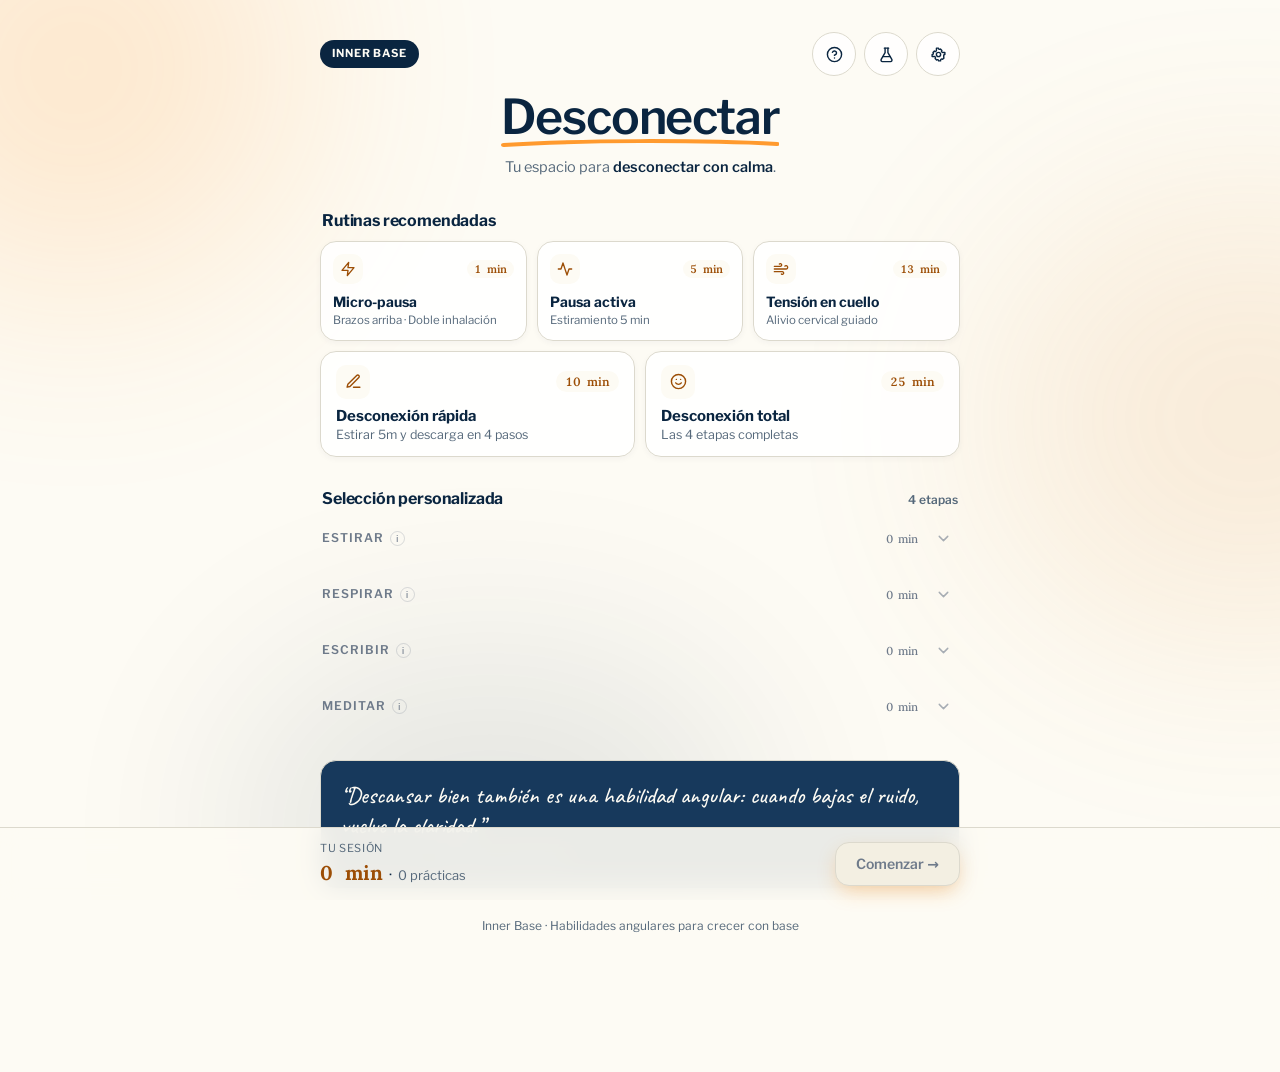
==== commit e37f68e5: "v1.2 otros datos menores" ====
--- a/index.html
+++ b/index.html
@@ -55,6 +55,15 @@
         <div class="top-utility-bar">
           <span class="top-badge">Inner Base</span>
           <div class="header-actions">
+            <button type="button" class="btn-icon-circle" onclick="openHowToUseModal()"
+              title="Cómo usar la aplicación" aria-label="Cómo usar la aplicación">
+              <svg width="17" height="17" viewBox="0 0 24 24" fill="none" stroke="currentColor" stroke-width="2"
+                stroke-linecap="round" stroke-linejoin="round" aria-hidden="true">
+                <circle cx="12" cy="12" r="10"></circle>
+                <path d="M9.09 9a3 3 0 0 1 5.83 1c0 2-3 3-3 3"></path>
+                <line x1="12" y1="17" x2="12.01" y2="17"></line>
+              </svg>
+            </button>
             <button type="button" class="btn-icon-circle" onclick="openScientificInfoModal()"
               title="Base científica de las 4 etapas" aria-label="Base científica">
               <svg width="17" height="17" viewBox="0 0 24 24" fill="none" stroke="currentColor" stroke-width="2"
@@ -89,8 +98,7 @@
         </h1>
 
         <p class="header-lead">
-          Tu espacio para <strong>desconectar con calma</strong> —elige una rutina recomendada o arma tu secuencia en
-          cuatro etapas a tu medida.
+          Tu espacio para <strong>desconectar con calma</strong>.
         </p>
       </header>
 
@@ -102,7 +110,7 @@
 
         <div class="presets-grid" id="presets-grid">
           <!-- Fila 1: 3 tarjetas -->
-          <button type="button" class="preset-card preset-col-3 active" onclick="applyPreset('micro')"
+          <button type="button" class="preset-card preset-col-3" onclick="applyPreset('micro')"
             id="preset-micro">
             <span class="preset-card-top">
               <span class="preset-icon-box">
@@ -714,6 +722,52 @@
     </div>
   </div>
 
+  <!-- MODAL: CÓMO USAR LA APLICACIÓN -->
+  <div class="modal-overlay" id="how-to-use-modal" onclick="closeHowToUseModal(event)">
+    <div class="modal-box" onclick="event.stopPropagation()" role="dialog" aria-modal="true"
+      aria-labelledby="modal-howto-title">
+      <div class="modal-header">
+        <h3 id="modal-howto-title">Cómo usar Desconectar</h3>
+        <button type="button" class="modal-close-icon" onclick="closeHowToUseModal()" aria-label="Cerrar">✕</button>
+      </div>
+      <div class="modal-body">
+        <p class="science-intro">
+          Elige una rutina recomendada o arma tu secuencia en cuatro etapas a tu medida.
+        </p>
+
+        <ol class="howto-steps-list">
+          <li class="howto-step">
+            <span class="howto-step-num">1</span>
+            <div class="howto-step-body">
+              <strong>Rutinas rápidas:</strong> toca cualquiera de las 5 tarjetas para cargarla al instante. Si la tocas de nuevo, se desmarca.
+            </div>
+          </li>
+          <li class="howto-step">
+            <span class="howto-step-num">2</span>
+            <div class="howto-step-body">
+              <strong>A tu medida:</strong> despliega <em>Estirar, Respirar, Escribir</em> o <em>Meditar</em> y marca solo las prácticas que necesites hoy.
+            </div>
+          </li>
+          <li class="howto-step">
+            <span class="howto-step-num">3</span>
+            <div class="howto-step-body">
+              <strong>Guarda tus favoritas:</strong> al crear una combinación nueva, pulsa <em>Guardar</em> abajo para reutilizarla en un toque.
+            </div>
+          </li>
+          <li class="howto-step">
+            <span class="howto-step-num">4</span>
+            <div class="howto-step-body">
+              <strong>Personaliza en Ajustes:</strong> edita las rutinas con nombre, activa o añade tus propios videos y configura la medición de estrés.
+            </div>
+          </li>
+        </ol>
+      </div>
+      <div class="modal-footer">
+        <button type="button" class="btn btn-full" onclick="closeHowToUseModal()">Entendido</button>
+      </div>
+    </div>
+  </div>
+
   <!-- MODAL: EVIDENCIA CIENTÍFICA -->
   <div class="modal-overlay" id="scientific-info-modal" onclick="closeScientificInfoModal(event)">
     <div class="modal-box science-modal-box" onclick="event.stopPropagation()" role="dialog" aria-modal="true"
--- a/styles.css
+++ b/styles.css
@@ -2504,3 +2504,49 @@
 .preset-reset-all-btn {
   margin-top: 4px;
 }
+
+/* Guía rápida dentro del modal ¿Cómo usar? */
+.howto-steps-list {
+  list-style: none;
+  margin: 0;
+  padding: 0;
+  display: flex;
+  flex-direction: column;
+  gap: 10px;
+}
+
+.howto-step {
+  display: flex;
+  align-items: flex-start;
+  gap: 12px;
+  padding: 12px 14px;
+  background: #FFFFFF;
+  border: 1px solid var(--linea);
+  border-radius: 14px;
+}
+
+.howto-step-num {
+  width: 24px;
+  height: 24px;
+  border-radius: 9999px;
+  background: var(--crema-100);
+  color: var(--acento-700);
+  font-family: var(--font-lora);
+  font-size: 12.5px;
+  font-weight: 700;
+  display: inline-flex;
+  align-items: center;
+  justify-content: center;
+  flex-shrink: 0;
+  margin-top: 1px;
+}
+
+.howto-step-body {
+  font-size: 13.5px;
+  line-height: 1.45;
+  color: var(--gris-azul-700);
+}
+
+.howto-step-body strong {
+  color: var(--navy);
+}
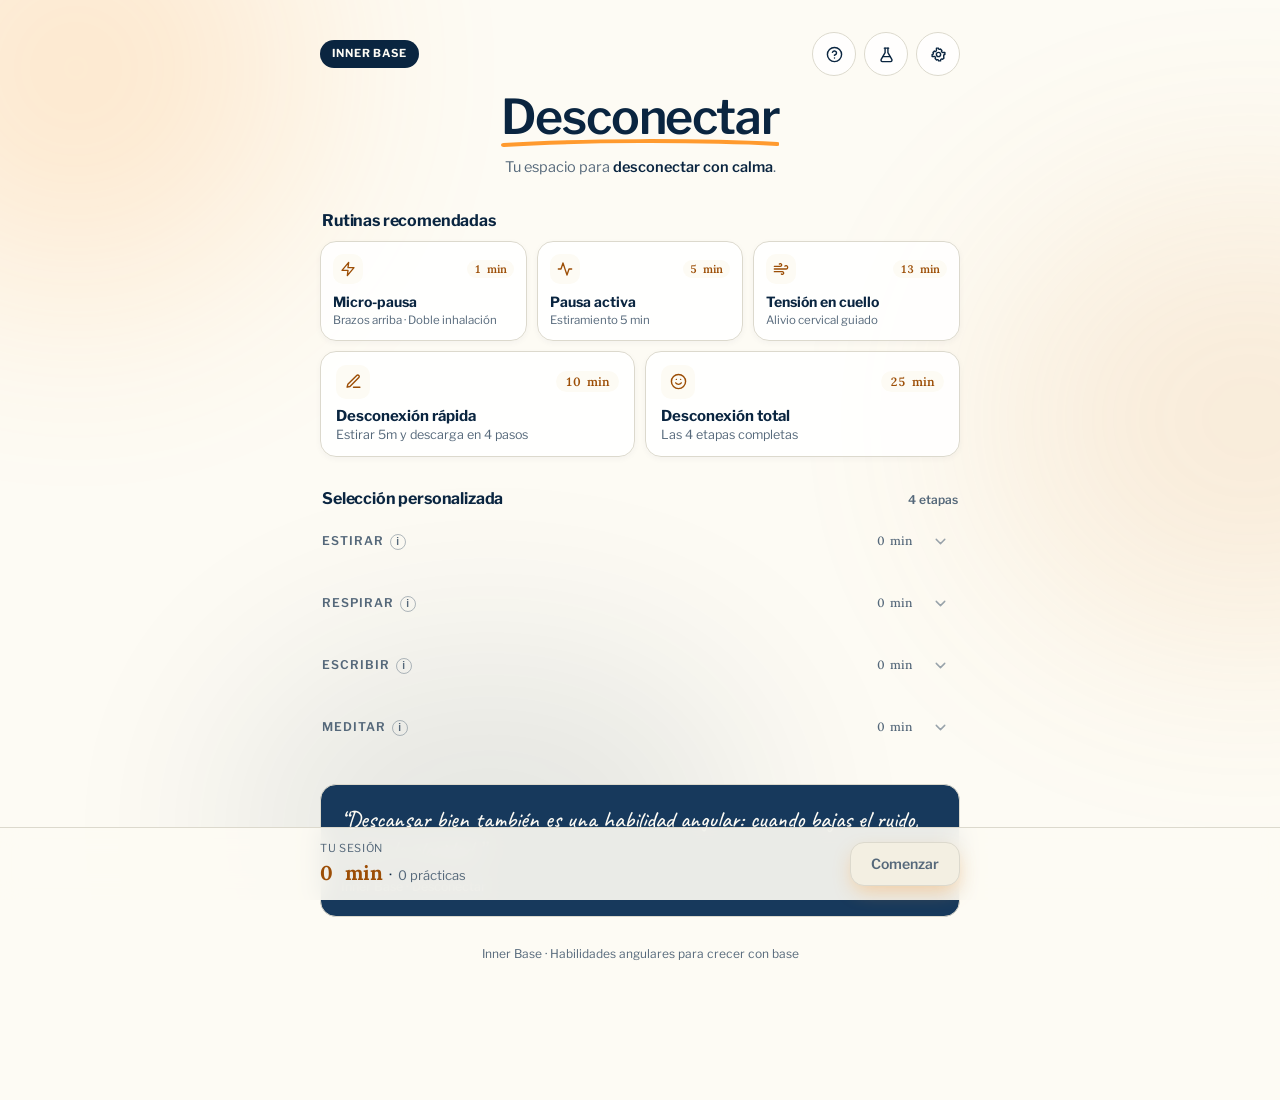
==== commit 3864a9c3: "v1.4 polish de apple y halmark" ====
--- a/index.html
+++ b/index.html
@@ -6,6 +6,27 @@
   <meta name="viewport" content="width=device-width, initial-scale=1.0, viewport-fit=cover">
   <meta name="referrer" content="strict-origin-when-cross-origin">
   <title>Desconectar · Inner Base</title>
+  <meta name="description"
+    content="Tu espacio para desconectar con calma. Rutinas guiadas en 4 etapas: estirar, respirar, escribir y meditar.">
+
+  <!-- Open Graph / WhatsApp Link Preview -->
+  <meta property="og:type" content="website">
+  <meta property="og:locale" content="es_ES">
+  <meta property="og:site_name" content="Inner Base">
+  <meta property="og:title" content="Desconectar · Inner Base">
+  <meta property="og:description"
+    content="Tu espacio para desconectar con calma. Rutinas guiadas en 4 etapas: estirar, respirar, escribir y meditar.">
+  <meta property="og:url" content="https://sumamara.github.io/6-App-desconectar/">
+  <meta property="og:image" content="https://sumamara.github.io/6-App-desconectar/icons/og-whatsapp.jpg">
+  <meta property="og:image:secure_url" content="https://sumamara.github.io/6-App-desconectar/icons/og-whatsapp.jpg">
+  <meta property="og:image:type" content="image/jpeg">
+  <meta property="og:image:width" content="1200">
+  <meta property="og:image:height" content="630">
+  <meta property="og:image:alt" content="Desconectar · Inner Base — Tu espacio para desconectar con calma">
+  <meta name="twitter:card" content="summary_large_image">
+  <meta name="twitter:title" content="Desconectar · Inner Base">
+  <meta name="twitter:description" content="Tu espacio para desconectar con calma.">
+  <meta name="twitter:image" content="https://sumamara.github.io/6-App-desconectar/icons/og-whatsapp.jpg">
 
   <!-- PWA Manifest & Metas -->
   <link rel="manifest" href="manifest.json">
@@ -55,8 +76,8 @@
         <div class="top-utility-bar">
           <span class="top-badge">Inner Base</span>
           <div class="header-actions">
-            <button type="button" class="btn-icon-circle" onclick="openHowToUseModal()"
-              title="Cómo usar la aplicación" aria-label="Cómo usar la aplicación">
+            <button type="button" class="btn-icon-circle" onclick="openHowToUseModal()" title="Cómo usar la aplicación"
+              aria-label="Cómo usar la aplicación">
               <svg width="17" height="17" viewBox="0 0 24 24" fill="none" stroke="currentColor" stroke-width="2"
                 stroke-linecap="round" stroke-linejoin="round" aria-hidden="true">
                 <circle cx="12" cy="12" r="10"></circle>
@@ -110,8 +131,7 @@
 
         <div class="presets-grid" id="presets-grid">
           <!-- Fila 1: 3 tarjetas -->
-          <button type="button" class="preset-card preset-col-3" onclick="applyPreset('micro')"
-            id="preset-micro">
+          <button type="button" class="preset-card preset-col-3" onclick="applyPreset('micro')" id="preset-micro">
             <span class="preset-card-top">
               <span class="preset-icon-box">
                 <svg width="16" height="16" viewBox="0 0 24 24" fill="none" stroke="currentColor" stroke-width="2"
@@ -349,7 +369,7 @@
         <blockquote class="caveat-quote">
           “Descansar bien también es una habilidad angular: cuando bajas el ruido, vuelve la claridad.”
         </blockquote>
-        <figcaption class="quote-caption">INNER BASE · PRUEBA LINKTREE</figcaption>
+        <figcaption class="quote-caption">Inner Base · Desconectar</figcaption>
       </figure>
 
       <footer class="app-watermark">
@@ -363,7 +383,7 @@
         <div class="player-header">
           <div class="player-header-meta">
             <span id="step-counter" class="badge-step">Etapa 1 de 4</span>
-            <h2 id="current-title" class="player-title">Cargando...</h2>
+            <h2 id="current-title" class="player-title">Cargando…</h2>
           </div>
           <button type="button" class="btn btn-secondary btn-sm" onclick="backToBuilder()">Salir</button>
         </div>
@@ -371,29 +391,26 @@
         <!-- CASO A: VIDEO -->
         <div class="video-wrapper" id="video-wrapper-box">
           <div id="pause-overlay" class="player-overlay" onclick="togglePlay()">
-            <span class="overlay-kicker">Pausa</span>
             <h3>Práctica en pausa</h3>
             <p>Inhala con calma, exhala la tensión. Tómate tu tiempo.</p>
-            <button type="button" class="btn">Continuar práctica →</button>
+            <button type="button" class="btn">Continuar práctica</button>
           </div>
 
           <div id="transition-overlay" class="player-overlay">
-            <span class="overlay-kicker">Etapa completada</span>
-            <h3 id="next-up-text">Siguiente etapa...</h3>
+            <h3 id="next-up-text">Siguiente etapa…</h3>
             <div class="overlay-actions">
-              <button type="button" class="btn" id="transition-next-btn" onclick="nextStep()">Empezar ahora →</button>
+              <button type="button" class="btn" id="transition-next-btn" onclick="nextStep()">Empezar ahora</button>
               <button type="button" class="btn btn-secondary" onclick="addBreakTime()">+30 seg</button>
             </div>
           </div>
 
           <div id="error-overlay" class="player-overlay">
-            <span class="overlay-kicker">Video no disponible</span>
             <h3>No se pudo cargar este video</h3>
             <p id="error-desc">Este video no permite reproducción embebida o requiere servidor local.</p>
             <div class="overlay-actions">
-              <button type="button" class="btn" onclick="skipErrorVideo()">Saltar etapa →</button>
+              <button type="button" class="btn" onclick="skipErrorVideo()">Saltar etapa</button>
               <a id="error-youtube-link" class="btn btn-secondary" href="#" target="_blank"
-                rel="noopener noreferrer">Abrir en YouTube →</a>
+                rel="noopener noreferrer">Abrir en YouTube</a>
             </div>
           </div>
 
@@ -423,7 +440,7 @@
               <button type="button" class="btn-outline-sm btn-outline-danger"
                 onclick="clearNotepadText()">Soltar</button>
             </div>
-            <button type="button" class="btn btn-sm" onclick="nextStep()">Listo, siguiente →</button>
+            <button type="button" class="btn btn-sm" onclick="nextStep()">Listo, siguiente</button>
           </div>
         </div>
 
@@ -499,9 +516,9 @@
           </div>
 
           <div class="stretch-action-buttons">
-            <button type="button" class="btn-outline-sm" onclick="prevStretchPosture()">← Anterior</button>
+            <button type="button" class="btn-outline-sm" onclick="prevStretchPosture()">Anterior</button>
             <button type="button" class="btn btn-sm" id="btn-stretch-play" onclick="toggleStretchPlay()">Pausar</button>
-            <button type="button" class="btn-outline-sm" onclick="nextStretchPosture()">Siguiente →</button>
+            <button type="button" class="btn-outline-sm" onclick="nextStretchPosture()">Siguiente</button>
           </div>
 
           <div class="stretch-postures-strip" id="stretch-postures-strip"></div>
@@ -515,16 +532,20 @@
         <!-- Controles inferiores (layout compacto estilo original) -->
         <div class="controls">
           <div class="ctrl-group">
-            <button type="button" class="btn-ctrl btn-ctrl-icon" onclick="prevStep()" title="Anterior" aria-label="Anterior">
+            <button type="button" class="btn-ctrl btn-ctrl-icon" onclick="prevStep()" title="Anterior"
+              aria-label="Anterior">
               <svg width="15" height="15" viewBox="0 0 24 24" fill="currentColor" aria-hidden="true">
                 <rect x="4" y="5" width="2.5" height="14" rx="1"></rect>
                 <polygon points="19 5 9 12 19 19 19 5"></polygon>
               </svg>
             </button>
-            <button type="button" class="btn-ctrl" id="seek-back-btn" onclick="seekRelative(-10)" title="Retroceder 10 segundos">↺ 10s</button>
+            <button type="button" class="btn-ctrl" id="seek-back-btn" onclick="seekRelative(-10)"
+              title="Retroceder 10 segundos">↺ 10s</button>
             <button type="button" class="btn btn-ctrl-play" id="play-pause-btn" onclick="togglePlay()">⏸ Pausar</button>
-            <button type="button" class="btn-ctrl" id="seek-fwd-btn" onclick="seekRelative(10)" title="Avanzar 10 segundos">10s ↻</button>
-            <button type="button" class="btn-ctrl btn-ctrl-icon" onclick="nextStep()" title="Siguiente" aria-label="Siguiente">
+            <button type="button" class="btn-ctrl" id="seek-fwd-btn" onclick="seekRelative(10)"
+              title="Avanzar 10 segundos">10s ↻</button>
+            <button type="button" class="btn-ctrl btn-ctrl-icon" onclick="nextStep()" title="Siguiente"
+              aria-label="Siguiente">
               <svg width="15" height="15" viewBox="0 0 24 24" fill="currentColor" aria-hidden="true">
                 <polygon points="5 5 15 12 5 19 5 5"></polygon>
                 <rect x="17.5" y="5" width="2.5" height="14" rx="1"></rect>
@@ -535,7 +556,8 @@
           <span id="time-display" class="time-display">00:00 / 00:00</span>
 
           <div class="ctrl-extra" id="video-extra-controls">
-            <button type="button" class="btn-ctrl btn-ctrl-icon" id="mute-btn" onclick="toggleMute()" title="Silenciar / activar audio" aria-label="Audio">
+            <button type="button" class="btn-ctrl btn-ctrl-icon" id="mute-btn" onclick="toggleMute()"
+              title="Silenciar / activar audio" aria-label="Audio">
               <svg width="16" height="16" viewBox="0 0 24 24" fill="none" stroke="currentColor" stroke-width="2"
                 stroke-linecap="round" stroke-linejoin="round" aria-hidden="true">
                 <polygon points="11 5 6 9 2 9 2 15 6 15 11 19 11 5"></polygon>
@@ -543,7 +565,8 @@
                 <path d="M19.07 4.93a10 10 0 0 1 0 14.14"></path>
               </svg>
             </button>
-            <button type="button" class="btn-ctrl btn-ctrl-icon" id="fullscreen-btn" onclick="toggleFullscreen()" title="Pantalla completa" aria-label="Pantalla completa">
+            <button type="button" class="btn-ctrl btn-ctrl-icon" id="fullscreen-btn" onclick="toggleFullscreen()"
+              title="Pantalla completa" aria-label="Pantalla completa">
               <svg width="15" height="15" viewBox="0 0 24 24" fill="none" stroke="currentColor" stroke-width="2.2"
                 stroke-linecap="round" stroke-linejoin="round" aria-hidden="true">
                 <polyline points="15 3 21 3 21 9"></polyline>
@@ -580,7 +603,7 @@
           Guardar
         </button>
         <button type="button" class="btn btn-cta-acento" id="start-btn" onclick="startRoutine()" disabled>
-          Comenzar →
+          Comenzar
         </button>
       </div>
     </div>
@@ -739,25 +762,29 @@
           <li class="howto-step">
             <span class="howto-step-num">1</span>
             <div class="howto-step-body">
-              <strong>Rutinas rápidas:</strong> toca cualquiera de las 5 tarjetas para cargarla al instante. Si la tocas de nuevo, se desmarca.
+              <strong>Rutinas rápidas:</strong> toca cualquiera de las 5 tarjetas para cargarla al instante. Si la tocas
+              de nuevo, se desmarca.
             </div>
           </li>
           <li class="howto-step">
             <span class="howto-step-num">2</span>
             <div class="howto-step-body">
-              <strong>A tu medida:</strong> despliega <em>Estirar, Respirar, Escribir</em> o <em>Meditar</em> y marca solo las prácticas que necesites hoy.
+              <strong>A tu medida:</strong> despliega <em>Estirar, Respirar, Escribir</em> o <em>Meditar</em> y marca
+              solo las prácticas que necesites hoy.
             </div>
           </li>
           <li class="howto-step">
             <span class="howto-step-num">3</span>
             <div class="howto-step-body">
-              <strong>Guarda tus favoritas:</strong> al crear una combinación nueva, pulsa <em>Guardar</em> abajo para reutilizarla en un toque.
+              <strong>Guarda tus favoritas:</strong> al crear una combinación nueva, pulsa <em>Guardar</em> abajo para
+              reutilizarla en un toque.
             </div>
           </li>
           <li class="howto-step">
             <span class="howto-step-num">4</span>
             <div class="howto-step-body">
-              <strong>Personaliza en Ajustes:</strong> edita las rutinas con nombre, activa o añade tus propios videos y configura la medición de estrés.
+              <strong>Personaliza en Ajustes:</strong> edita las rutinas con nombre, activa o añade tus propios videos y
+              configura la medición de estrés.
             </div>
           </li>
         </ol>
--- a/styles.css
+++ b/styles.css
@@ -17,6 +17,7 @@
   --crema: #FDFBF4;
   --crema-50: #F7F4EC;
   --crema-100: #F3EFE2;
+  --surface: #FEFEFC;
   --error: #BA1E20;
   --success: #1A6C4F;
 
@@ -36,6 +37,7 @@
   background: var(--crema);
   color: var(--navy);
   scroll-behavior: smooth;
+  overflow-x: clip;
 }
 
 body {
@@ -136,6 +138,7 @@
   margin: 0;
   font-family: var(--font-sans);
   color: var(--navy);
+  text-wrap: balance;
 }
 
 p {
@@ -217,6 +220,10 @@
   border-color: var(--acento);
 }
 
+.btn-icon-circle:active {
+  transform: scale(0.94);
+}
+
 .hero-title {
   font-size: 2.4rem;
   font-weight: 600;
@@ -328,7 +335,7 @@
 
 .preset-card:hover {
   transform: translateY(-2px);
-  background: #FFFFFF;
+  background: var(--surface);
   border-color: rgba(255, 154, 46, 0.55);
   box-shadow: 0 8px 20px -6px rgba(10, 37, 64, 0.1);
 }
@@ -423,7 +430,7 @@
 }
 
 .preset-desc {
-  font-size: 11px;
+  font-size: 11.5px;
   line-height: 1.3;
   color: var(--gris-azul-700);
 }
@@ -480,7 +487,7 @@
   }
 
   .preset-col-3 .preset-time {
-    font-size: 10.5px;
+    font-size: 11px;
     padding: 2px 6px;
   }
 }
@@ -619,7 +626,7 @@
   font-weight: 600;
   text-transform: uppercase;
   letter-spacing: 0.08em;
-  color: var(--gris-azul-300);
+  color: var(--gris-azul-700);
 }
 
 .stage-num {
@@ -627,20 +634,27 @@
 }
 
 .stage-info-btn {
-  width: 15px;
-  height: 15px;
+  position: relative;
+  width: 16px;
+  height: 16px;
   border-radius: 9999px;
-  border: 1px solid rgba(110, 122, 138, 0.35);
+  border: 1px solid rgba(85, 104, 122, 0.45);
   background: transparent;
-  color: var(--gris-azul-300);
-  font-size: 9.5px;
+  color: var(--gris-azul-700);
+  font-size: 10px;
   font-weight: 700;
   display: inline-flex;
   align-items: center;
   justify-content: center;
   cursor: pointer;
   padding: 0;
-  opacity: 0.7;
+}
+
+/* Hit region táctil ampliado sin agrandar el ícono visual */
+.stage-info-btn::after {
+  content: '';
+  position: absolute;
+  inset: -12px;
 }
 
 .stage-header-actions {
@@ -651,27 +665,27 @@
 
 .stage-summary-badge {
   font-family: var(--font-lora);
-  font-size: 11.5px;
+  font-size: 12px;
   font-weight: 500;
-  color: var(--gris-azul-300);
+  color: var(--gris-azul-700);
   background: transparent;
   padding: 0;
   font-variant-numeric: tabular-nums;
 }
 
 .stage-card.active .stage-summary-badge {
-  color: var(--gris-azul-300);
+  color: var(--gris-azul-700);
   background: transparent;
 }
 
 .stage-gear-btn,
 .stage-chevron-btn {
-  width: 30px;
-  height: 30px;
+  width: 36px;
+  height: 36px;
   border-radius: 10px;
   border: 0;
   background: transparent;
-  color: var(--gris-azul-300);
+  color: var(--gris-azul-700);
   display: inline-flex;
   align-items: center;
   justify-content: center;
@@ -723,12 +737,16 @@
 }
 
 .option-item:hover {
-  background: #FFFFFF;
+  background: var(--surface);
   border-color: rgba(255, 154, 46, 0.55);
 }
 
+.option-item:active {
+  transform: scale(0.985);
+}
+
 .option-item.selected {
-  background: #FFFFFF;
+  background: var(--surface);
   border: 1.5px solid var(--acento);
   box-shadow: 0 6px 18px -6px rgba(10, 37, 64, 0.08);
 }
@@ -824,11 +842,10 @@
 }
 
 .quote-caption {
-  margin-top: 10px;
-  font-size: 11px;
-  letter-spacing: 0.16em;
-  text-transform: uppercase;
-  color: rgba(253, 251, 244, 0.72);
+  margin-top: 12px;
+  font-size: 12.5px;
+  font-weight: 500;
+  color: rgba(253, 251, 244, 0.78);
 }
 
 /* ==========================================================================
@@ -861,7 +878,7 @@
 .btn:disabled {
   background: var(--crema-100);
   border-color: var(--linea);
-  color: var(--gris-azul-300);
+  color: var(--gris-azul-700);
   cursor: not-allowed;
 }
 
@@ -889,7 +906,7 @@
 }
 
 .btn-secondary {
-  background: #FFFFFF;
+  background: var(--surface);
   color: var(--navy);
   border: 1px solid var(--linea);
 }
@@ -915,7 +932,7 @@
   font-family: var(--font-sans);
   font-size: 12.5px;
   font-weight: 600;
-  background: #FFFFFF;
+  background: var(--surface);
   color: var(--navy);
   border: 1px solid var(--linea);
   cursor: pointer;
@@ -1162,7 +1179,7 @@
 
 .zen-textarea:focus {
   outline: none;
-  background: #FFFFFF;
+  background: var(--surface);
   border-color: var(--acento);
   box-shadow: 0 0 0 3px rgba(255, 154, 46, 0.14);
 }
@@ -1466,8 +1483,8 @@
 }
 
 .btn-ctrl {
-  height: 38px;
-  padding: 0 11px;
+  height: 42px;
+  padding: 0 12px;
   border-radius: 11px;
   font-family: var(--font-sans);
   font-size: 12.5px;
@@ -1484,18 +1501,27 @@
 }
 
 .btn-ctrl:hover {
-  background: #FFFFFF;
+  background: var(--surface);
   border-color: rgba(255, 154, 46, 0.55);
 }
 
+.btn-ctrl:active,
+.btn-ctrl-play:active,
+.settings-stage-btn:active,
+.settings-tab-btn:active,
+.modal-back-btn:active,
+.modal-close-icon:active {
+  transform: scale(0.96);
+}
+
 .btn-ctrl-icon {
-  width: 38px;
+  width: 42px;
   padding: 0;
 }
 
 .btn-ctrl-play {
-  height: 38px;
-  min-height: 38px;
+  height: 42px;
+  min-height: 42px;
   padding: 0 16px;
   border-radius: 12px;
   background: var(--acento);
@@ -1586,8 +1612,8 @@
 }
 
 .modal-back-btn {
-  width: 28px;
-  height: 28px;
+  width: 34px;
+  height: 34px;
   border-radius: 9999px;
   border: 1px solid var(--linea);
   background: var(--crema-50);
@@ -1598,7 +1624,7 @@
   padding: 0;
   flex-shrink: 0;
   cursor: pointer;
-  transition: background-color 160ms ease, border-color 160ms ease;
+  transition: background-color 160ms ease, border-color 160ms ease, transform 150ms ease;
 }
 
 .modal-back-btn:hover {
@@ -1621,7 +1647,7 @@
   height: 36px;
   border-radius: 9999px;
   border: 1px solid var(--linea);
-  background: #FFFFFF;
+  background: var(--surface);
   color: var(--navy);
   display: inline-flex;
   align-items: center;
@@ -1669,7 +1695,7 @@
 .manage-routine-row,
 .library-item-row,
 .science-card {
-  background: #FFFFFF;
+  background: var(--surface);
   border: 1px solid var(--linea);
   border-radius: 14px;
   padding: 14px;
@@ -1734,7 +1760,7 @@
   padding: 11px 14px;
   border-radius: 14px;
   border: 1px solid var(--linea);
-  background: #FFFFFF;
+  background: var(--surface);
   color: var(--navy);
   font-family: var(--font-sans);
   font-size: 14px;
@@ -1803,7 +1829,7 @@
   left: 3px;
   top: 3px;
   border-radius: 9999px;
-  background: #FFFFFF;
+  background: var(--surface);
   transition: transform 150ms ease;
 }
 
@@ -1821,7 +1847,7 @@
   font-weight: 600;
   padding: 6px 10px;
   border-radius: 10px;
-  background: #FFFFFF;
+  background: var(--surface);
   border: 1px solid rgba(186, 30, 32, 0.35);
   color: var(--error);
   cursor: pointer;
@@ -1829,7 +1855,7 @@
 
 .empty-routines-state {
   padding: 16px;
-  background: #FFFFFF;
+  background: var(--surface);
   border: 1px solid var(--linea);
   border-radius: 14px;
   font-size: 13.5px;
@@ -1888,7 +1914,7 @@
   position: fixed;
   z-index: 1200;
   width: 170px;
-  background: #FFFFFF;
+  background: var(--surface);
   border: 1px solid var(--linea);
   border-radius: 12px;
   box-shadow: 0 12px 24px rgba(10, 37, 64, 0.15);
@@ -1901,7 +1927,7 @@
   text-align: left;
   padding: 10px 12px;
   font-size: 13px;
-  background: #FFFFFF;
+  background: var(--surface);
   border: 0;
   border-bottom: 1px solid var(--linea);
   color: var(--navy);
@@ -1966,7 +1992,7 @@
   padding: 11px 12px;
   border-radius: 12px;
   border: 1px solid var(--linea);
-  background: #FFFFFF;
+  background: var(--surface);
   color: var(--navy);
   font-family: var(--font-sans);
   font-size: 14.5px;
@@ -2068,7 +2094,7 @@
   height: 24px;
   border-radius: 50%;
   background: var(--navy);
-  border: 3px solid #FFFFFF;
+  border: 3px solid var(--surface);
   box-shadow: 0 2px 8px rgba(10, 37, 64, 0.28);
   cursor: grab;
   transition: transform 150ms ease, background-color 150ms ease;
@@ -2085,7 +2111,7 @@
   height: 24px;
   border-radius: 50%;
   background: var(--navy);
-  border: 3px solid #FFFFFF;
+  border: 3px solid var(--surface);
   box-shadow: 0 2px 8px rgba(10, 37, 64, 0.28);
   cursor: grab;
 }
@@ -2219,7 +2245,7 @@
   bottom: 92px;
   max-width: 520px;
   margin: 0 auto;
-  background: #FFFFFF;
+  background: var(--surface);
   border: 1px solid var(--acento);
   border-radius: 16px;
   box-shadow: 0 12px 24px rgba(10, 37, 64, 0.14);
@@ -2272,15 +2298,14 @@
 }
 
 .zen-toast {
-  background: #FFFFFF;
+  background: var(--surface);
   border: 1px solid var(--linea);
-  border-left: 4px solid var(--acento);
   border-radius: 14px;
   box-shadow: 0 8px 20px rgba(10, 37, 64, 0.12);
-  padding: 12px 14px;
+  padding: 12px 16px;
   display: flex;
   align-items: baseline;
-  gap: 10px;
+  gap: 8px;
   font-size: 13.5px;
   pointer-events: auto;
 }
@@ -2354,7 +2379,7 @@
 
 .notepad-step-input:focus {
   outline: none;
-  background: #FFFFFF;
+  background: var(--surface);
   border-color: var(--acento);
   box-shadow: 0 0 0 3px rgba(255, 154, 46, 0.14);
 }
@@ -2409,7 +2434,7 @@
 }
 
 .preset-edit-card {
-  background: #FFFFFF;
+  background: var(--surface);
   border: 1px solid var(--linea);
   border-radius: 14px;
   overflow: hidden;
@@ -2473,7 +2498,7 @@
   gap: 8px;
   padding: 6px 8px;
   border-radius: 10px;
-  background: #FFFFFF;
+  background: var(--surface);
   border: 1px solid var(--linea);
   margin-bottom: 5px;
   cursor: pointer;
@@ -2520,7 +2545,7 @@
   align-items: flex-start;
   gap: 12px;
   padding: 12px 14px;
-  background: #FFFFFF;
+  background: var(--surface);
   border: 1px solid var(--linea);
   border-radius: 14px;
 }
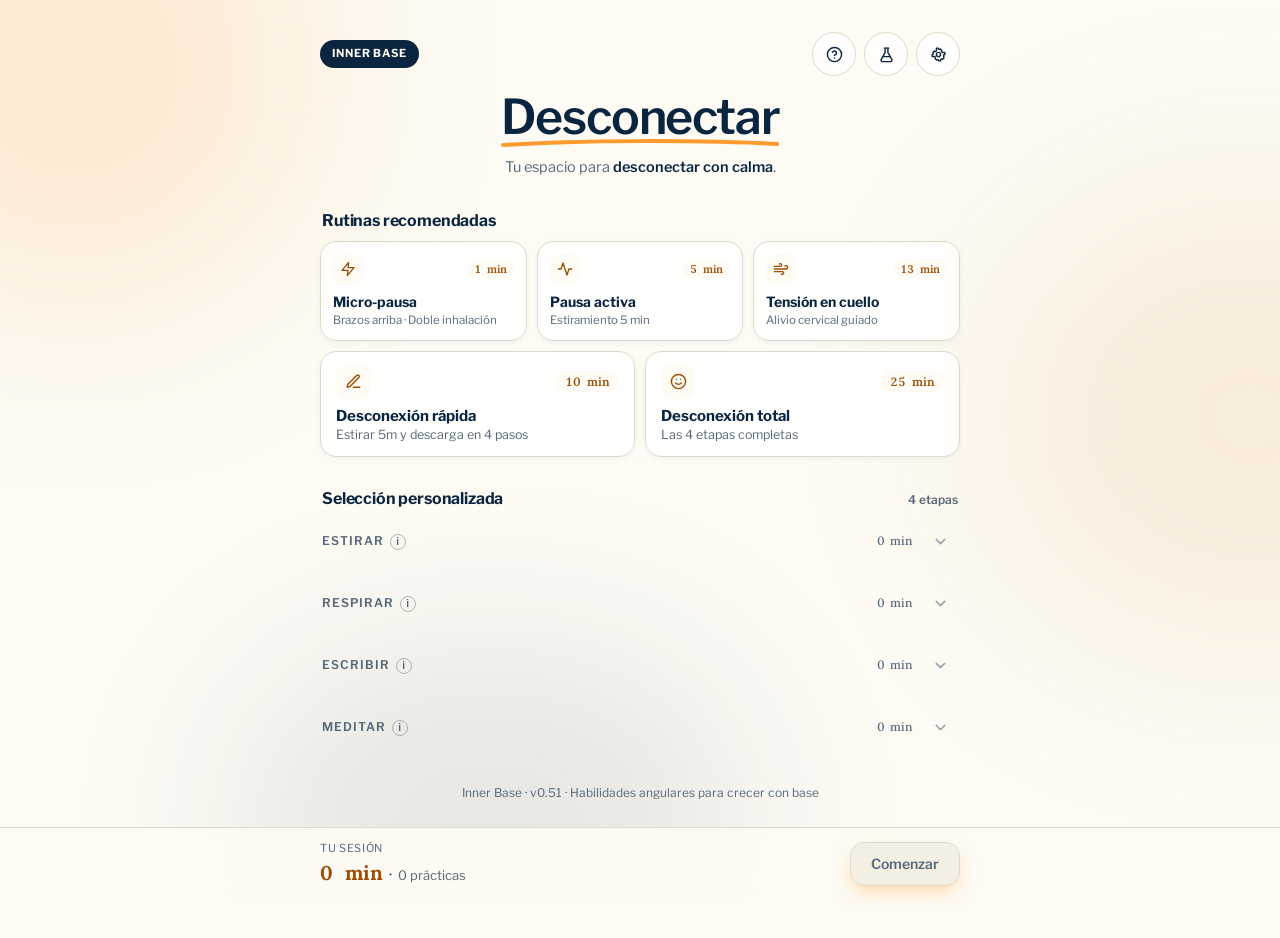
==== commit 3327691f: "v1.53 ajuste de sonido" ====
--- a/index.html
+++ b/index.html
@@ -6,16 +6,14 @@
   <meta name="viewport" content="width=device-width, initial-scale=1.0, viewport-fit=cover">
   <meta name="referrer" content="strict-origin-when-cross-origin">
   <title>Desconectar · Inner Base</title>
-  <meta name="description"
-    content="Tu espacio para desconectar con calma. Rutinas guiadas en 4 etapas: estirar, respirar, escribir y meditar.">
+  <meta name="description" content="Tu espacio para desconectar con calma. Rutinas guiadas en 4 etapas: estirar, respirar, escribir y meditar.">
 
   <!-- Open Graph / WhatsApp Link Preview -->
   <meta property="og:type" content="website">
   <meta property="og:locale" content="es_ES">
   <meta property="og:site_name" content="Inner Base">
   <meta property="og:title" content="Desconectar · Inner Base">
-  <meta property="og:description"
-    content="Tu espacio para desconectar con calma. Rutinas guiadas en 4 etapas: estirar, respirar, escribir y meditar.">
+  <meta property="og:description" content="Tu espacio para desconectar con calma. Rutinas guiadas en 4 etapas: estirar, respirar, escribir y meditar.">
   <meta property="og:url" content="https://sumamara.github.io/6-App-desconectar/">
   <meta property="og:image" content="https://sumamara.github.io/6-App-desconectar/icons/og-whatsapp.jpg">
   <meta property="og:image:secure_url" content="https://sumamara.github.io/6-App-desconectar/icons/og-whatsapp.jpg">
@@ -76,8 +74,8 @@
         <div class="top-utility-bar">
           <span class="top-badge">Inner Base</span>
           <div class="header-actions">
-            <button type="button" class="btn-icon-circle" onclick="openHowToUseModal()" title="Cómo usar la aplicación"
-              aria-label="Cómo usar la aplicación">
+            <button type="button" class="btn-icon-circle" onclick="openHowToUseModal()"
+              title="Cómo usar la aplicación" aria-label="Cómo usar la aplicación">
               <svg width="17" height="17" viewBox="0 0 24 24" fill="none" stroke="currentColor" stroke-width="2"
                 stroke-linecap="round" stroke-linejoin="round" aria-hidden="true">
                 <circle cx="12" cy="12" r="10"></circle>
@@ -131,7 +129,8 @@
 
         <div class="presets-grid" id="presets-grid">
           <!-- Fila 1: 3 tarjetas -->
-          <button type="button" class="preset-card preset-col-3" onclick="applyPreset('micro')" id="preset-micro">
+          <button type="button" class="preset-card preset-col-3" onclick="applyPreset('micro')"
+            id="preset-micro">
             <span class="preset-card-top">
               <span class="preset-icon-box">
                 <svg width="16" height="16" viewBox="0 0 24 24" fill="none" stroke="currentColor" stroke-width="2"
@@ -364,16 +363,8 @@
         </div>
       </section>
 
-      <!-- Tarjeta de cita estilo Linktree (bg-navy-600 + Caveat) -->
-      <figure class="linktree-quote-card">
-        <blockquote class="caveat-quote">
-          “Descansar bien también es una habilidad angular: cuando bajas el ruido, vuelve la claridad.”
-        </blockquote>
-        <figcaption class="quote-caption">Inner Base · Desconectar</figcaption>
-      </figure>
-
       <footer class="app-watermark">
-        <p>Inner Base · Habilidades angulares para crecer con base</p>
+        <p>Inner Base · v0.51 · Habilidades angulares para crecer con base</p>
       </footer>
     </main>
 
@@ -415,6 +406,8 @@
           </div>
 
           <div id="youtube-iframe-container"></div>
+          <div class="video-click-shield" id="video-click-shield" onclick="onVideoSurfaceTap()"
+            title="Pausar o reanudar" aria-label="Pausar o reanudar video"></div>
         </div>
 
         <!-- CASO B: BLOC DE NOTAS -->
@@ -444,18 +437,43 @@
           </div>
         </div>
 
-        <!-- CASO C: TEMPORIZADOR (TARJETA NAVY-600 ESTILO LINKTREE) -->
+        <!-- CASO C: TEMPORIZADOR ZEN (ANILLO CIRCULAR + RITMO VISUAL + CAMPANA) -->
         <div id="zen-timer-wrapper" class="timer-panel">
           <div class="timer-navy-hero" id="timer-zen-circle">
             <div class="timer-hero-top">
-              <span class="timer-zen-tag" id="timer-icon">Práctica guiada</span>
-              <span class="timer-zen-state" id="timer-state-label">En curso</span>
-            </div>
-            <div class="timer-zen-digits" id="timer-digits">05:00</div>
-            <h3 id="timer-activity-title" class="timer-hero-title">Caminata suave de movilidad</h3>
-            <p id="timer-activity-desc" class="timer-hero-desc">
-              Ponte de pie y camina a paso relajado por la habitación, soltando hombros y cuello.
-            </p>
+              <span class="timer-zen-state-dot" id="timer-state-label">En curso</span>
+              <button type="button" class="btn-timer-chime" id="btn-timer-chime" onclick="toggleTimerChime()"
+                title="Activar o silenciar campana de inicio y fin">
+                <svg width="14" height="14" viewBox="0 0 24 24" fill="none" stroke="currentColor" stroke-width="2"
+                  stroke-linecap="round" stroke-linejoin="round" aria-hidden="true">
+                  <path d="M18 8A6 6 0 0 0 6 8c0 7-3 9-3 9h18s-3-2-3-9"></path>
+                  <path d="M13.73 21a2 2 0 0 1-3.46 0"></path>
+                </svg>
+                <span id="timer-chime-label">Campana ON</span>
+              </button>
+            </div>
+
+            <div class="timer-ring-stage" id="timer-ring-stage">
+              <div class="timer-ripple-layer timer-ripple-1" aria-hidden="true"></div>
+              <div class="timer-ripple-layer timer-ripple-2" aria-hidden="true"></div>
+              <div class="timer-ripple-layer timer-ripple-3" aria-hidden="true"></div>
+              <svg class="timer-ring-svg" viewBox="0 0 220 220" aria-hidden="true">
+                <circle class="timer-ring-track" cx="110" cy="110" r="96"></circle>
+                <circle class="timer-ring-progress" id="timer-ring-progress" cx="110" cy="110" r="96"></circle>
+              </svg>
+              <div class="timer-ring-center">
+                <div class="timer-phase-cue" id="timer-phase-cue" style="display: none;">Inhala</div>
+                <div class="timer-breath-count" id="timer-breath-count" style="display: none;">1</div>
+                <div class="timer-free-text" id="timer-free-text" style="display: none;">
+                  <strong>A tu propio ritmo</strong>
+                  <span>Resuena donde se sienta natural y cómodo</span>
+                </div>
+                <div class="timer-zen-digits" id="timer-digits">05:00</div>
+              </div>
+            </div>
+
+            <div id="timer-steps-guide" class="timer-steps-guide"></div>
+            <p id="timer-activity-desc" class="timer-hero-desc" style="display: none;"></p>
           </div>
         </div>
 
@@ -524,63 +542,62 @@
           <div class="stretch-postures-strip" id="stretch-postures-strip"></div>
         </div>
 
-        <!-- Barra de progreso universal -->
-        <div class="progress-container" onclick="seekVideo(event)" role="progressbar" aria-label="Progreso de la etapa">
-          <div class="progress-bar" id="progress-bar"></div>
-        </div>
-
-        <!-- Controles inferiores (layout compacto estilo original) -->
-        <div class="controls">
-          <div class="ctrl-group">
-            <button type="button" class="btn-ctrl btn-ctrl-icon" onclick="prevStep()" title="Anterior"
-              aria-label="Anterior">
-              <svg width="15" height="15" viewBox="0 0 24 24" fill="currentColor" aria-hidden="true">
-                <rect x="4" y="5" width="2.5" height="14" rx="1"></rect>
-                <polygon points="19 5 9 12 19 19 19 5"></polygon>
-              </svg>
-            </button>
-            <button type="button" class="btn-ctrl" id="seek-back-btn" onclick="seekRelative(-10)"
-              title="Retroceder 10 segundos">↺ 10s</button>
-            <button type="button" class="btn btn-ctrl-play" id="play-pause-btn" onclick="togglePlay()">⏸ Pausar</button>
-            <button type="button" class="btn-ctrl" id="seek-fwd-btn" onclick="seekRelative(10)"
-              title="Avanzar 10 segundos">10s ↻</button>
-            <button type="button" class="btn-ctrl btn-ctrl-icon" onclick="nextStep()" title="Siguiente"
-              aria-label="Siguiente">
-              <svg width="15" height="15" viewBox="0 0 24 24" fill="currentColor" aria-hidden="true">
-                <polygon points="5 5 15 12 5 19 5 5"></polygon>
-                <rect x="17.5" y="5" width="2.5" height="14" rx="1"></rect>
-              </svg>
-            </button>
-          </div>
-
-          <span id="time-display" class="time-display">00:00 / 00:00</span>
-
-          <div class="ctrl-extra" id="video-extra-controls">
-            <button type="button" class="btn-ctrl btn-ctrl-icon" id="mute-btn" onclick="toggleMute()"
-              title="Silenciar / activar audio" aria-label="Audio">
-              <svg width="16" height="16" viewBox="0 0 24 24" fill="none" stroke="currentColor" stroke-width="2"
-                stroke-linecap="round" stroke-linejoin="round" aria-hidden="true">
-                <polygon points="11 5 6 9 2 9 2 15 6 15 11 19 11 5"></polygon>
-                <path d="M15.54 8.46a5 5 0 0 1 0 7.07"></path>
-                <path d="M19.07 4.93a10 10 0 0 1 0 14.14"></path>
-              </svg>
-            </button>
-            <button type="button" class="btn-ctrl btn-ctrl-icon" id="fullscreen-btn" onclick="toggleFullscreen()"
-              title="Pantalla completa" aria-label="Pantalla completa">
-              <svg width="15" height="15" viewBox="0 0 24 24" fill="none" stroke="currentColor" stroke-width="2.2"
-                stroke-linecap="round" stroke-linejoin="round" aria-hidden="true">
-                <polyline points="15 3 21 3 21 9"></polyline>
-                <polyline points="9 21 3 21 3 15"></polyline>
-                <polyline points="21 15 21 21 15 21"></polyline>
-                <polyline points="3 9 3 3 9 3"></polyline>
-              </svg>
-            </button>
+        <!-- Dock de barra de progreso y controles (flota y se auto-oculta en Modo Cine) -->
+        <div class="player-controls-dock" id="player-controls-dock">
+          <!-- Barra de progreso universal (área táctil amplia) -->
+          <div class="progress-container" onclick="seekVideo(event)" role="progressbar" aria-label="Progreso de la etapa">
+            <div class="progress-track">
+              <div class="progress-bar" id="progress-bar"></div>
+            </div>
+          </div>
+
+          <!-- Controles inferiores (layout compacto sin saltos) -->
+          <div class="controls">
+            <div class="ctrl-group">
+              <button type="button" class="btn-ctrl btn-ctrl-icon" onclick="prevStep()" title="Anterior" aria-label="Anterior">
+                <svg width="15" height="15" viewBox="0 0 24 24" fill="currentColor" aria-hidden="true">
+                  <rect x="4" y="5" width="2.5" height="14" rx="1"></rect>
+                  <polygon points="19 5 9 12 19 19 19 5"></polygon>
+                </svg>
+              </button>
+              <button type="button" class="btn-ctrl" id="seek-back-btn" onclick="seekRelative(-10)" title="Retroceder 10 segundos">↺ 10s</button>
+              <button type="button" class="btn btn-ctrl-play" id="play-pause-btn" onclick="togglePlay()">⏸ Pausar</button>
+              <button type="button" class="btn-ctrl" id="seek-fwd-btn" onclick="seekRelative(10)" title="Avanzar 10 segundos">10s ↻</button>
+              <button type="button" class="btn-ctrl btn-ctrl-icon" onclick="nextStep()" title="Siguiente" aria-label="Siguiente">
+                <svg width="15" height="15" viewBox="0 0 24 24" fill="currentColor" aria-hidden="true">
+                  <polygon points="5 5 15 12 5 19 5 5"></polygon>
+                  <rect x="17.5" y="5" width="2.5" height="14" rx="1"></rect>
+                </svg>
+              </button>
+            </div>
+
+            <span id="time-display" class="time-display">00:00 / 00:00</span>
+
+            <div class="ctrl-extra" id="video-extra-controls">
+              <button type="button" class="btn-ctrl btn-ctrl-icon" id="mute-btn" onclick="toggleMute()" title="Silenciar / activar audio" aria-label="Audio">
+                <svg width="16" height="16" viewBox="0 0 24 24" fill="none" stroke="currentColor" stroke-width="2"
+                  stroke-linecap="round" stroke-linejoin="round" aria-hidden="true">
+                  <polygon points="11 5 6 9 2 9 2 15 6 15 11 19 11 5"></polygon>
+                  <path d="M15.54 8.46a5 5 0 0 1 0 7.07"></path>
+                  <path d="M19.07 4.93a10 10 0 0 1 0 14.14"></path>
+                </svg>
+              </button>
+              <button type="button" class="btn-ctrl btn-ctrl-icon" id="fullscreen-btn" onclick="toggleFullscreen()" title="Pantalla completa" aria-label="Pantalla completa">
+                <svg width="15" height="15" viewBox="0 0 24 24" fill="none" stroke="currentColor" stroke-width="2.2"
+                  stroke-linecap="round" stroke-linejoin="round" aria-hidden="true">
+                  <polyline points="15 3 21 3 21 9"></polyline>
+                  <polyline points="9 21 3 21 3 15"></polyline>
+                  <polyline points="21 15 21 21 15 21"></polyline>
+                  <polyline points="3 9 3 3 9 3"></polyline>
+                </svg>
+              </button>
+            </div>
           </div>
         </div>
       </div>
 
       <footer class="app-watermark">
-        <p>Inner Base · Desconectar</p>
+        <p>Inner Base · v0.53 · Desconectar</p>
       </footer>
     </section>
 
@@ -615,13 +632,6 @@
       aria-labelledby="modal-manage-title">
       <div class="modal-header">
         <div class="modal-header-left">
-          <button type="button" class="modal-back-btn" id="settings-back-btn" style="display: none;"
-            onclick="switchSettingsTab('general')" title="Volver a Ajustes" aria-label="Volver a Ajustes">
-            <svg width="15" height="15" viewBox="0 0 24 24" fill="none" stroke="currentColor" stroke-width="2.2"
-              stroke-linecap="round" stroke-linejoin="round" aria-hidden="true">
-              <polyline points="15 18 9 12 15 6"></polyline>
-            </svg>
-          </button>
           <h3 id="modal-manage-title">Ajustes</h3>
         </div>
         <button type="button" class="modal-close-icon" onclick="closeManageRoutinesModal()"
@@ -633,6 +643,8 @@
           onclick="switchSettingsTab('general')">Ajustes</button>
         <button type="button" class="settings-tab-btn" id="settings-tab-routines" role="tab" aria-selected="false"
           onclick="switchSettingsTab('routines')">Ajustes de rutinas</button>
+        <button type="button" class="settings-tab-btn" id="settings-tab-stages" role="tab" aria-selected="false"
+          onclick="switchSettingsTab('stages')">Ajustes de etapas</button>
       </div>
 
       <!-- PANEL 1: AJUSTES GENERALES -->
@@ -651,6 +663,18 @@
             </label>
           </div>
 
+          <div class="setting-toggle-box">
+            <div class="setting-toggle-info">
+              <div class="setting-toggle-title">Sonido en temporizadores</div>
+              <div class="setting-toggle-desc">Activa o silencia por defecto el sonido de inicio y cierre. También puedes cambiarlo durante la práctica.</div>
+            </div>
+            <label class="switch" for="check-default-chime" title="Activar o silenciar sonido por defecto">
+              <input type="checkbox" id="check-default-chime" checked
+                onchange="toggleDefaultChimeSetting(this.checked)">
+              <span class="slider"></span>
+            </label>
+          </div>
+
           <div class="setting-toggle-box" id="pwa-install-modal-box">
             <div class="setting-toggle-info">
               <div class="setting-toggle-title">Instalar aplicación</div>
@@ -659,32 +683,6 @@
             <button type="button" id="btn-pwa-install" class="btn btn-secondary btn-sm" onclick="promptInstallApp()">
               Instalar
             </button>
-          </div>
-
-          <div class="settings-customize-group">
-            <div class="settings-group-label">Personalizar etapas</div>
-            <div class="settings-customize-grid">
-              <button type="button" class="settings-stage-btn" onclick="openStageLibraryFromSettings('estirar')">
-                <span class="settings-stage-num">1</span>
-                <span class="settings-stage-label">Personalizar Estirar</span>
-                <span class="settings-stage-arrow" aria-hidden="true">→</span>
-              </button>
-              <button type="button" class="settings-stage-btn" onclick="openStageLibraryFromSettings('respirar')">
-                <span class="settings-stage-num">2</span>
-                <span class="settings-stage-label">Personalizar Respirar</span>
-                <span class="settings-stage-arrow" aria-hidden="true">→</span>
-              </button>
-              <button type="button" class="settings-stage-btn" onclick="openStageLibraryFromSettings('escribir')">
-                <span class="settings-stage-num">3</span>
-                <span class="settings-stage-label">Personalizar Escribir</span>
-                <span class="settings-stage-arrow" aria-hidden="true">→</span>
-              </button>
-              <button type="button" class="settings-stage-btn" onclick="openStageLibraryFromSettings('meditar')">
-                <span class="settings-stage-num">4</span>
-                <span class="settings-stage-label">Personalizar Meditar</span>
-                <span class="settings-stage-arrow" aria-hidden="true">→</span>
-              </button>
-            </div>
           </div>
         </div>
       </div>
@@ -704,6 +702,37 @@
           <div class="settings-custom-routines-block">
             <div class="settings-group-label">Rutinas personalizadas</div>
             <div class="modal-routines-list" id="manage-routines-body"></div>
+          </div>
+        </div>
+      </div>
+
+      <!-- PANEL 3: AJUSTES DE ETAPAS -->
+      <div id="settings-panel-stages" style="display: none;">
+        <div class="modal-body modal-settings-stack">
+          <div class="settings-customize-group">
+            <div class="settings-group-label">Personalizar etapas</div>
+            <div class="settings-customize-grid">
+              <button type="button" class="settings-stage-btn" onclick="openStageLibraryFromSettings('estirar')">
+                <span class="settings-stage-num">1</span>
+                <span class="settings-stage-label">Personalizar Estirar</span>
+                <span class="settings-stage-arrow" aria-hidden="true">→</span>
+              </button>
+              <button type="button" class="settings-stage-btn" onclick="openStageLibraryFromSettings('respirar')">
+                <span class="settings-stage-num">2</span>
+                <span class="settings-stage-label">Personalizar Respirar</span>
+                <span class="settings-stage-arrow" aria-hidden="true">→</span>
+              </button>
+              <button type="button" class="settings-stage-btn" onclick="openStageLibraryFromSettings('escribir')">
+                <span class="settings-stage-num">3</span>
+                <span class="settings-stage-label">Personalizar Escribir</span>
+                <span class="settings-stage-arrow" aria-hidden="true">→</span>
+              </button>
+              <button type="button" class="settings-stage-btn" onclick="openStageLibraryFromSettings('meditar')">
+                <span class="settings-stage-num">4</span>
+                <span class="settings-stage-label">Personalizar Meditar</span>
+                <span class="settings-stage-arrow" aria-hidden="true">→</span>
+              </button>
+            </div>
           </div>
         </div>
       </div>
@@ -762,29 +791,25 @@
           <li class="howto-step">
             <span class="howto-step-num">1</span>
             <div class="howto-step-body">
-              <strong>Rutinas rápidas:</strong> toca cualquiera de las 5 tarjetas para cargarla al instante. Si la tocas
-              de nuevo, se desmarca.
+              <strong>Rutinas rápidas:</strong> toca cualquiera de las 5 tarjetas para cargarla al instante. Si la tocas de nuevo, se desmarca.
             </div>
           </li>
           <li class="howto-step">
             <span class="howto-step-num">2</span>
             <div class="howto-step-body">
-              <strong>A tu medida:</strong> despliega <em>Estirar, Respirar, Escribir</em> o <em>Meditar</em> y marca
-              solo las prácticas que necesites hoy.
+              <strong>A tu medida:</strong> despliega <em>Estirar, Respirar, Escribir</em> o <em>Meditar</em> y marca solo las prácticas que necesites hoy.
             </div>
           </li>
           <li class="howto-step">
             <span class="howto-step-num">3</span>
             <div class="howto-step-body">
-              <strong>Guarda tus favoritas:</strong> al crear una combinación nueva, pulsa <em>Guardar</em> abajo para
-              reutilizarla en un toque.
+              <strong>Guarda tus favoritas:</strong> al crear una combinación nueva, pulsa <em>Guardar</em> abajo para reutilizarla en un toque.
             </div>
           </li>
           <li class="howto-step">
             <span class="howto-step-num">4</span>
             <div class="howto-step-body">
-              <strong>Personaliza en Ajustes:</strong> edita las rutinas con nombre, activa o añade tus propios videos y
-              configura la medición de estrés.
+              <strong>Personaliza en Ajustes:</strong> edita las rutinas con nombre, activa o añade tus propios videos y configura la medición de estrés.
             </div>
           </li>
         </ol>
--- a/styles.css
+++ b/styles.css
@@ -1209,7 +1209,7 @@
   background: var(--navy-600);
   color: var(--crema);
   border-radius: 16px;
-  padding: 24px;
+  padding: 20px 22px 24px;
   margin-bottom: 12px;
 }
 
@@ -1218,7 +1218,226 @@
   display: flex;
   align-items: center;
   justify-content: space-between;
-  margin-bottom: 16px;
+  gap: 12px;
+  margin-bottom: 12px;
+}
+
+.timer-zen-state-dot {
+  font-size: 12px;
+  font-weight: 600;
+  color: rgba(253, 251, 244, 0.78);
+  letter-spacing: 0.02em;
+}
+
+.btn-timer-chime {
+  appearance: none;
+  display: inline-flex;
+  align-items: center;
+  gap: 6px;
+  padding: 6px 12px;
+  border-radius: 9999px;
+  border: 1px solid rgba(253, 251, 244, 0.22);
+  background: rgba(253, 251, 244, 0.1);
+  color: var(--crema);
+  font-family: var(--font-sans);
+  font-size: 12px;
+  font-weight: 600;
+  cursor: pointer;
+  transition: background-color 160ms ease, opacity 160ms ease, transform 150ms ease;
+}
+
+.btn-timer-chime:hover {
+  background: rgba(253, 251, 244, 0.18);
+}
+
+.btn-timer-chime:active {
+  transform: scale(0.96);
+}
+
+.btn-timer-chime.is-muted {
+  opacity: 0.55;
+}
+
+.timer-ring-stage {
+  position: relative;
+  width: 210px;
+  height: 210px;
+  margin: 8px auto 20px;
+  display: flex;
+  align-items: center;
+  justify-content: center;
+}
+
+/* Ondas concéntricas orgánicas (3 capas suaves sin bordes duros) */
+.timer-ripple-layer {
+  position: absolute;
+  border-radius: 50%;
+  pointer-events: none;
+}
+
+.timer-ripple-1 {
+  width: 174px;
+  height: 174px;
+  background: radial-gradient(circle, rgba(255, 198, 130, 0.24) 0%, rgba(255, 154, 46, 0.06) 70%, transparent 100%);
+  transform: scale(0.52);
+  opacity: 0.42;
+  transition: transform 4.8s cubic-bezier(0.37, 0, 0.63, 1), opacity 2.2s ease;
+}
+
+.timer-ripple-2 {
+  width: 144px;
+  height: 144px;
+  background: radial-gradient(circle, rgba(255, 180, 96, 0.28) 0%, rgba(255, 154, 46, 0.08) 72%, transparent 100%);
+  transform: scale(0.56);
+  opacity: 0.52;
+  transition: transform 4.8s cubic-bezier(0.37, 0, 0.63, 1) 140ms, opacity 2.2s ease 140ms;
+}
+
+.timer-ripple-3 {
+  width: 110px;
+  height: 110px;
+  background: radial-gradient(circle, rgba(253, 251, 244, 0.22) 0%, rgba(255, 154, 46, 0.14) 80%, transparent 100%);
+  transform: scale(0.62);
+  opacity: 0.66;
+  transition: transform 4.8s cubic-bezier(0.37, 0, 0.63, 1) 280ms, opacity 2.2s ease 280ms;
+}
+
+.timer-ring-stage.phase-inhale .timer-ripple-1 { transform: scale(1.1); opacity: 0.95; }
+.timer-ring-stage.phase-inhale .timer-ripple-2 { transform: scale(1.08); opacity: 0.95; }
+.timer-ring-stage.phase-inhale .timer-ripple-3 { transform: scale(1.06); opacity: 1; }
+
+.timer-ring-stage.phase-inhale-peak .timer-ripple-1 { transform: scale(1.16); opacity: 1; transition-duration: 1.8s; }
+.timer-ring-stage.phase-inhale-peak .timer-ripple-2 { transform: scale(1.14); opacity: 1; transition-duration: 1.8s; }
+.timer-ring-stage.phase-inhale-peak .timer-ripple-3 { transform: scale(1.12); opacity: 1; transition-duration: 1.8s; }
+
+.timer-ring-stage.phase-still .timer-ripple-1 { transform: scale(0.9); opacity: 0.34; transition: transform 1.2s ease, opacity 1.2s ease; }
+.timer-ring-stage.phase-still .timer-ripple-2 { transform: scale(0.84); opacity: 0.28; transition: transform 1.2s ease, opacity 1.2s ease; }
+.timer-ring-stage.phase-still .timer-ripple-3 { transform: scale(0.76); opacity: 0.22; transition: transform 1.2s ease, opacity 1.2s ease; }
+
+.timer-free-text {
+  display: flex;
+  flex-direction: column;
+  align-items: center;
+  gap: 5px;
+  max-width: 158px;
+}
+
+.timer-free-text strong {
+  font-family: var(--font-lora);
+  font-size: 1.05rem;
+  font-weight: 700;
+  color: var(--acento);
+  line-height: 1.25;
+}
+
+.timer-free-text span {
+  font-size: 12.5px;
+  line-height: 1.4;
+  color: rgba(253, 251, 244, 0.88);
+}
+
+.timer-ring-svg {
+  position: absolute;
+  inset: 0;
+  width: 100%;
+  height: 100%;
+  transform: rotate(-90deg);
+}
+
+.timer-ring-track {
+  fill: none;
+  stroke: rgba(253, 251, 244, 0.14);
+  stroke-width: 6;
+}
+
+.timer-ring-progress {
+  fill: none;
+  stroke: var(--acento);
+  stroke-width: 6;
+  stroke-linecap: round;
+  stroke-dasharray: 603.19;
+  stroke-dashoffset: 603.19;
+  transition: stroke-dashoffset 450ms linear;
+}
+
+.timer-ring-center {
+  position: relative;
+  z-index: 2;
+  display: flex;
+  flex-direction: column;
+  align-items: center;
+  justify-content: center;
+  text-align: center;
+  padding: 0 14px;
+}
+
+.timer-phase-cue {
+  font-size: 1.05rem;
+  font-weight: 700;
+  color: var(--acento);
+  letter-spacing: 0.03em;
+  text-transform: uppercase;
+  margin-bottom: 2px;
+  line-height: 1.2;
+}
+
+.timer-phase-cue.is-exhale {
+  color: var(--crema);
+}
+
+.timer-breath-count {
+  font-family: var(--font-lora);
+  font-size: 3.4rem;
+  font-weight: 700;
+  line-height: 1;
+  color: var(--crema);
+  font-variant-numeric: tabular-nums;
+  margin: 2px 0 6px;
+}
+
+/* Cuando el conteo de respiración es protagonista, el reloj total se vuelve secundario y pequeño */
+.timer-ring-stage.breathing-count-focus .timer-zen-digits {
+  font-size: 0.95rem;
+  font-weight: 600;
+  color: rgba(253, 251, 244, 0.72);
+  margin-top: 2px;
+}
+
+.timer-steps-guide {
+  display: flex;
+  flex-direction: column;
+  gap: 8px;
+  max-width: 420px;
+  margin: 0 auto;
+  text-align: left;
+}
+
+.timer-step-row {
+  display: flex;
+  align-items: flex-start;
+  gap: 10px;
+  padding: 9px 12px;
+  border-radius: 12px;
+  background: rgba(253, 251, 244, 0.08);
+  font-size: 13.5px;
+  line-height: 1.4;
+  color: rgba(253, 251, 244, 0.92);
+}
+
+.timer-step-num {
+  width: 20px;
+  height: 20px;
+  border-radius: 50%;
+  background: rgba(255, 154, 46, 0.2);
+  color: var(--acento);
+  font-family: var(--font-lora);
+  font-size: 11.5px;
+  font-weight: 700;
+  display: inline-flex;
+  align-items: center;
+  justify-content: center;
+  flex-shrink: 0;
+  margin-top: 1px;
 }
 
 .timer-zen-tag,
@@ -1242,7 +1461,7 @@
 .timer-zen-digits,
 .stretch-seconds-digits {
   font-family: var(--font-lora);
-  font-size: 3.75rem;
+  font-size: 3.1rem;
   font-weight: 700;
   font-variant-numeric: tabular-nums;
   line-height: 1;
@@ -1251,7 +1470,7 @@
 
 .timer-zen-digits {
   text-align: center;
-  margin-bottom: 18px;
+  margin: 0;
 }
 
 .timer-hero-title,
@@ -1443,14 +1662,27 @@
   font-weight: 700;
 }
 
+.video-click-shield {
+  position: absolute;
+  inset: 0;
+  z-index: 5;
+  background: transparent;
+  cursor: pointer;
+}
+
 .progress-container {
   width: 100%;
-  height: 7px;
+  padding: 10px 0;
+  margin: 8px 0 6px;
+  cursor: pointer;
+}
+
+.progress-track {
+  width: 100%;
+  height: 6px;
   border-radius: 9999px;
   background: var(--crema-100);
   overflow: hidden;
-  margin: 18px 0 14px;
-  cursor: pointer;
 }
 
 .progress-bar {
@@ -1522,6 +1754,7 @@
 .btn-ctrl-play {
   height: 42px;
   min-height: 42px;
+  min-width: 122px;
   padding: 0 16px;
   border-radius: 12px;
   background: var(--acento);
@@ -1657,7 +1890,8 @@
 }
 
 #settings-panel-general,
-#settings-panel-routines {
+#settings-panel-routines,
+#settings-panel-stages {
   flex: 1;
   min-height: 0;
   overflow-y: auto;
@@ -2316,13 +2550,108 @@
   color: var(--acento-700);
 }
 
+/* MODO CINE PANTALLA COMPLETA (ANDROID + IPHONE + WEB) */
 #player-section.is-fullscreen {
   position: fixed;
   inset: 0;
-  background: var(--crema);
+  width: 100vw;
+  height: 100dvh;
+  background: #071422;
   z-index: 1500;
-  padding: 20px;
-  overflow-y: auto;
+  padding: 0;
+  overflow: hidden;
+  display: flex;
+  flex-direction: column;
+}
+
+#player-section.is-fullscreen .player-shell {
+  position: relative;
+  width: 100%;
+  height: 100%;
+  max-width: none;
+  padding: 0;
+  border: 0;
+  border-radius: 0;
+  background: #071422;
+  box-shadow: none;
+  display: flex;
+  flex-direction: column;
+  justify-content: center;
+}
+
+#player-section.is-fullscreen .player-header {
+  position: absolute;
+  top: 0;
+  left: 0;
+  right: 0;
+  z-index: 20;
+  margin: 0;
+  padding: calc(12px + env(safe-area-inset-top, 0px)) 18px 20px;
+  border: 0;
+  background: linear-gradient(to bottom, rgba(7, 20, 34, 0.88), rgba(7, 20, 34, 0));
+  transition: opacity 280ms ease;
+}
+
+#player-section.is-fullscreen .player-title {
+  color: var(--crema);
+  font-size: 1.05rem;
+}
+
+#player-section.is-fullscreen .badge-step {
+  background: rgba(253, 251, 244, 0.14);
+  color: var(--acento);
+}
+
+#player-section.is-fullscreen .video-wrapper {
+  width: 100%;
+  height: 100%;
+  aspect-ratio: auto;
+  border-radius: 0;
+  background: #000000;
+}
+
+#player-section.is-fullscreen .player-controls-dock {
+  position: absolute;
+  left: 0;
+  right: 0;
+  bottom: 0;
+  z-index: 20;
+  padding: 20px 18px calc(14px + env(safe-area-inset-bottom, 0px));
+  background: linear-gradient(to top, rgba(7, 20, 34, 0.94) 55%, rgba(7, 20, 34, 0));
+  transition: opacity 280ms ease;
+}
+
+#player-section.is-fullscreen .progress-track {
+  background: rgba(253, 251, 244, 0.24);
+}
+
+#player-section.is-fullscreen .controls {
+  border-top: 0;
+  padding-top: 4px;
+}
+
+#player-section.is-fullscreen .btn-ctrl {
+  background: rgba(253, 251, 244, 0.14);
+  border-color: rgba(253, 251, 244, 0.22);
+  color: var(--crema);
+}
+
+#player-section.is-fullscreen .btn-ctrl:hover {
+  background: rgba(253, 251, 244, 0.24);
+}
+
+#player-section.is-fullscreen .time-display {
+  color: rgba(253, 251, 244, 0.85);
+}
+
+#player-section.is-fullscreen .app-watermark {
+  display: none;
+}
+
+#player-section.is-fullscreen.fs-controls-hidden .player-header,
+#player-section.is-fullscreen.fs-controls-hidden .player-controls-dock {
+  opacity: 0;
+  pointer-events: none;
 }
 
 /* Guía estructurada de 4 pasos en el Bloc de notas (limpia, sin cajas anidadas) */
@@ -2389,7 +2718,7 @@
    ========================================================================== */
 .settings-tabs-bar {
   display: grid;
-  grid-template-columns: 1fr 1fr;
+  grid-template-columns: repeat(3, 1fr);
   gap: 6px;
   padding: 10px 18px 0;
 }
@@ -2400,11 +2729,13 @@
   background: var(--crema-50);
   color: var(--gris-azul-700);
   font-family: var(--font-sans);
-  font-size: 13px;
+  font-size: 12px;
   font-weight: 600;
-  padding: 9px 10px;
+  padding: 9px 6px;
   border-radius: 12px;
   cursor: pointer;
+  line-height: 1.25;
+  text-align: center;
   transition: background-color 180ms ease, color 180ms ease, border-color 180ms ease;
 }
 
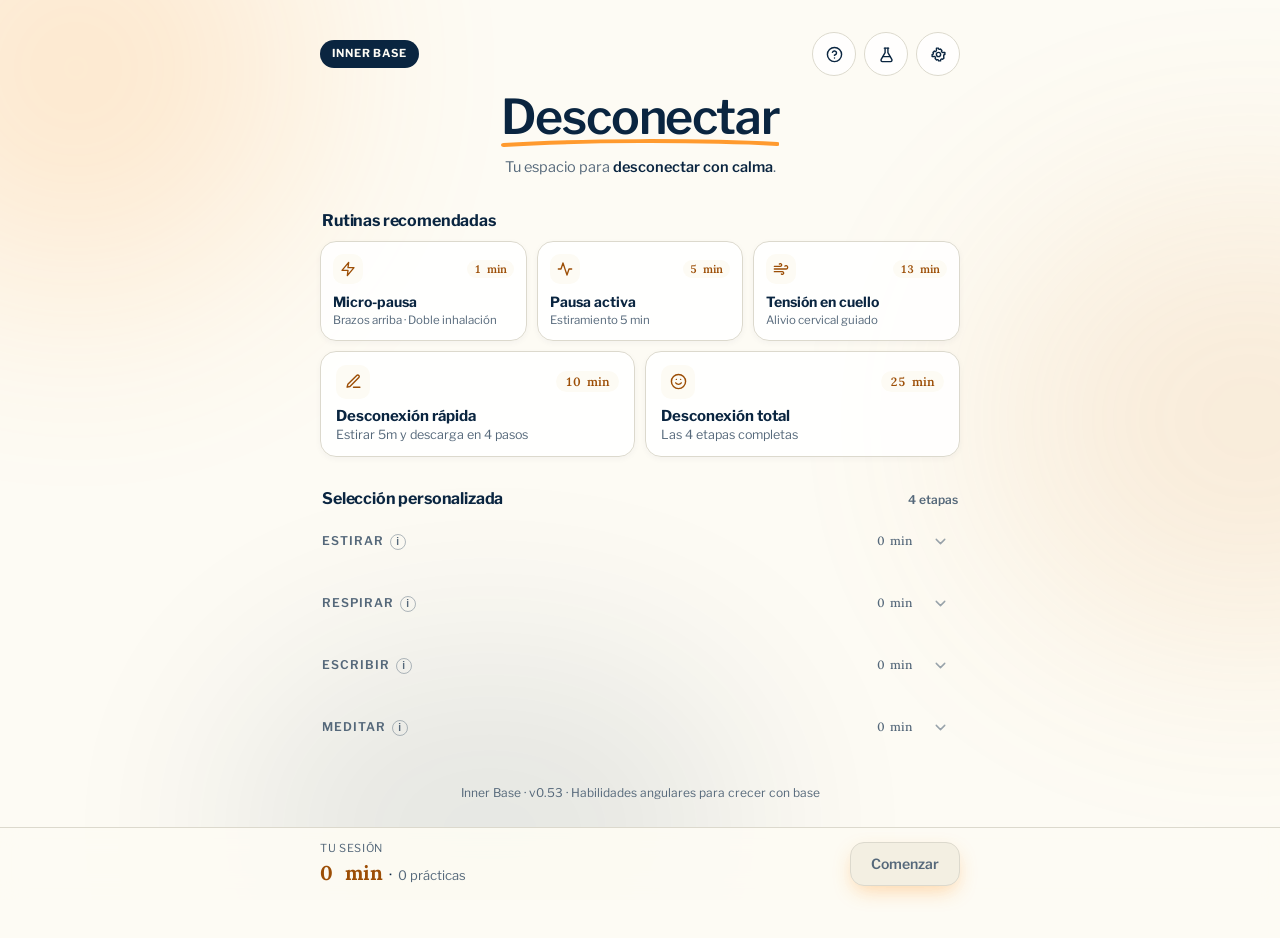
==== commit dda9411a: "v1.53" ====
--- a/index.html
+++ b/index.html
@@ -6,14 +6,16 @@
   <meta name="viewport" content="width=device-width, initial-scale=1.0, viewport-fit=cover">
   <meta name="referrer" content="strict-origin-when-cross-origin">
   <title>Desconectar · Inner Base</title>
-  <meta name="description" content="Tu espacio para desconectar con calma. Rutinas guiadas en 4 etapas: estirar, respirar, escribir y meditar.">
+  <meta name="description"
+    content="Tu espacio para desconectar con calma. Rutinas guiadas en 4 etapas: estirar, respirar, escribir y meditar.">
 
   <!-- Open Graph / WhatsApp Link Preview -->
   <meta property="og:type" content="website">
   <meta property="og:locale" content="es_ES">
   <meta property="og:site_name" content="Inner Base">
   <meta property="og:title" content="Desconectar · Inner Base">
-  <meta property="og:description" content="Tu espacio para desconectar con calma. Rutinas guiadas en 4 etapas: estirar, respirar, escribir y meditar.">
+  <meta property="og:description"
+    content="Tu espacio para desconectar con calma. Rutinas guiadas en 4 etapas: estirar, respirar, escribir y meditar.">
   <meta property="og:url" content="https://sumamara.github.io/6-App-desconectar/">
   <meta property="og:image" content="https://sumamara.github.io/6-App-desconectar/icons/og-whatsapp.jpg">
   <meta property="og:image:secure_url" content="https://sumamara.github.io/6-App-desconectar/icons/og-whatsapp.jpg">
@@ -74,8 +76,8 @@
         <div class="top-utility-bar">
           <span class="top-badge">Inner Base</span>
           <div class="header-actions">
-            <button type="button" class="btn-icon-circle" onclick="openHowToUseModal()"
-              title="Cómo usar la aplicación" aria-label="Cómo usar la aplicación">
+            <button type="button" class="btn-icon-circle" onclick="openHowToUseModal()" title="Cómo usar la aplicación"
+              aria-label="Cómo usar la aplicación">
               <svg width="17" height="17" viewBox="0 0 24 24" fill="none" stroke="currentColor" stroke-width="2"
                 stroke-linecap="round" stroke-linejoin="round" aria-hidden="true">
                 <circle cx="12" cy="12" r="10"></circle>
@@ -129,8 +131,7 @@
 
         <div class="presets-grid" id="presets-grid">
           <!-- Fila 1: 3 tarjetas -->
-          <button type="button" class="preset-card preset-col-3" onclick="applyPreset('micro')"
-            id="preset-micro">
+          <button type="button" class="preset-card preset-col-3" onclick="applyPreset('micro')" id="preset-micro">
             <span class="preset-card-top">
               <span class="preset-icon-box">
                 <svg width="16" height="16" viewBox="0 0 24 24" fill="none" stroke="currentColor" stroke-width="2"
@@ -364,7 +365,7 @@
       </section>
 
       <footer class="app-watermark">
-        <p>Inner Base · v0.51 · Habilidades angulares para crecer con base</p>
+        <p>Inner Base · v0.53 · Habilidades angulares para crecer con base</p>
       </footer>
     </main>
 
@@ -545,7 +546,8 @@
         <!-- Dock de barra de progreso y controles (flota y se auto-oculta en Modo Cine) -->
         <div class="player-controls-dock" id="player-controls-dock">
           <!-- Barra de progreso universal (área táctil amplia) -->
-          <div class="progress-container" onclick="seekVideo(event)" role="progressbar" aria-label="Progreso de la etapa">
+          <div class="progress-container" onclick="seekVideo(event)" role="progressbar"
+            aria-label="Progreso de la etapa">
             <div class="progress-track">
               <div class="progress-bar" id="progress-bar"></div>
             </div>
@@ -554,16 +556,21 @@
           <!-- Controles inferiores (layout compacto sin saltos) -->
           <div class="controls">
             <div class="ctrl-group">
-              <button type="button" class="btn-ctrl btn-ctrl-icon" onclick="prevStep()" title="Anterior" aria-label="Anterior">
+              <button type="button" class="btn-ctrl btn-ctrl-icon" onclick="prevStep()" title="Anterior"
+                aria-label="Anterior">
                 <svg width="15" height="15" viewBox="0 0 24 24" fill="currentColor" aria-hidden="true">
                   <rect x="4" y="5" width="2.5" height="14" rx="1"></rect>
                   <polygon points="19 5 9 12 19 19 19 5"></polygon>
                 </svg>
               </button>
-              <button type="button" class="btn-ctrl" id="seek-back-btn" onclick="seekRelative(-10)" title="Retroceder 10 segundos">↺ 10s</button>
-              <button type="button" class="btn btn-ctrl-play" id="play-pause-btn" onclick="togglePlay()">⏸ Pausar</button>
-              <button type="button" class="btn-ctrl" id="seek-fwd-btn" onclick="seekRelative(10)" title="Avanzar 10 segundos">10s ↻</button>
-              <button type="button" class="btn-ctrl btn-ctrl-icon" onclick="nextStep()" title="Siguiente" aria-label="Siguiente">
+              <button type="button" class="btn-ctrl" id="seek-back-btn" onclick="seekRelative(-10)"
+                title="Retroceder 10 segundos">↺ 10s</button>
+              <button type="button" class="btn btn-ctrl-play" id="play-pause-btn" onclick="togglePlay()">⏸
+                Pausar</button>
+              <button type="button" class="btn-ctrl" id="seek-fwd-btn" onclick="seekRelative(10)"
+                title="Avanzar 10 segundos">10s ↻</button>
+              <button type="button" class="btn-ctrl btn-ctrl-icon" onclick="nextStep()" title="Siguiente"
+                aria-label="Siguiente">
                 <svg width="15" height="15" viewBox="0 0 24 24" fill="currentColor" aria-hidden="true">
                   <polygon points="5 5 15 12 5 19 5 5"></polygon>
                   <rect x="17.5" y="5" width="2.5" height="14" rx="1"></rect>
@@ -574,7 +581,8 @@
             <span id="time-display" class="time-display">00:00 / 00:00</span>
 
             <div class="ctrl-extra" id="video-extra-controls">
-              <button type="button" class="btn-ctrl btn-ctrl-icon" id="mute-btn" onclick="toggleMute()" title="Silenciar / activar audio" aria-label="Audio">
+              <button type="button" class="btn-ctrl btn-ctrl-icon" id="mute-btn" onclick="toggleMute()"
+                title="Silenciar / activar audio" aria-label="Audio">
                 <svg width="16" height="16" viewBox="0 0 24 24" fill="none" stroke="currentColor" stroke-width="2"
                   stroke-linecap="round" stroke-linejoin="round" aria-hidden="true">
                   <polygon points="11 5 6 9 2 9 2 15 6 15 11 19 11 5"></polygon>
@@ -582,7 +590,8 @@
                   <path d="M19.07 4.93a10 10 0 0 1 0 14.14"></path>
                 </svg>
               </button>
-              <button type="button" class="btn-ctrl btn-ctrl-icon" id="fullscreen-btn" onclick="toggleFullscreen()" title="Pantalla completa" aria-label="Pantalla completa">
+              <button type="button" class="btn-ctrl btn-ctrl-icon" id="fullscreen-btn" onclick="toggleFullscreen()"
+                title="Pantalla completa" aria-label="Pantalla completa">
                 <svg width="15" height="15" viewBox="0 0 24 24" fill="none" stroke="currentColor" stroke-width="2.2"
                   stroke-linecap="round" stroke-linejoin="round" aria-hidden="true">
                   <polyline points="15 3 21 3 21 9"></polyline>
@@ -666,7 +675,8 @@
           <div class="setting-toggle-box">
             <div class="setting-toggle-info">
               <div class="setting-toggle-title">Sonido en temporizadores</div>
-              <div class="setting-toggle-desc">Activa o silencia por defecto el sonido de inicio y cierre. También puedes cambiarlo durante la práctica.</div>
+              <div class="setting-toggle-desc">Activa o silencia por defecto el sonido de inicio y cierre. También
+                puedes cambiarlo durante la práctica.</div>
             </div>
             <label class="switch" for="check-default-chime" title="Activar o silenciar sonido por defecto">
               <input type="checkbox" id="check-default-chime" checked
@@ -791,25 +801,29 @@
           <li class="howto-step">
             <span class="howto-step-num">1</span>
             <div class="howto-step-body">
-              <strong>Rutinas rápidas:</strong> toca cualquiera de las 5 tarjetas para cargarla al instante. Si la tocas de nuevo, se desmarca.
+              <strong>Rutinas rápidas:</strong> toca cualquiera de las 5 tarjetas para cargarla al instante. Si la tocas
+              de nuevo, se desmarca.
             </div>
           </li>
           <li class="howto-step">
             <span class="howto-step-num">2</span>
             <div class="howto-step-body">
-              <strong>A tu medida:</strong> despliega <em>Estirar, Respirar, Escribir</em> o <em>Meditar</em> y marca solo las prácticas que necesites hoy.
+              <strong>A tu medida:</strong> despliega <em>Estirar, Respirar, Escribir</em> o <em>Meditar</em> y marca
+              solo las prácticas que necesites hoy.
             </div>
           </li>
           <li class="howto-step">
             <span class="howto-step-num">3</span>
             <div class="howto-step-body">
-              <strong>Guarda tus favoritas:</strong> al crear una combinación nueva, pulsa <em>Guardar</em> abajo para reutilizarla en un toque.
+              <strong>Guarda tus favoritas:</strong> al crear una combinación nueva, pulsa <em>Guardar</em> abajo para
+              reutilizarla en un toque.
             </div>
           </li>
           <li class="howto-step">
             <span class="howto-step-num">4</span>
             <div class="howto-step-body">
-              <strong>Personaliza en Ajustes:</strong> edita las rutinas con nombre, activa o añade tus propios videos y configura la medición de estrés.
+              <strong>Personaliza en Ajustes:</strong> edita las rutinas con nombre, activa o añade tus propios videos y
+              configura la medición de estrés.
             </div>
           </li>
         </ol>
